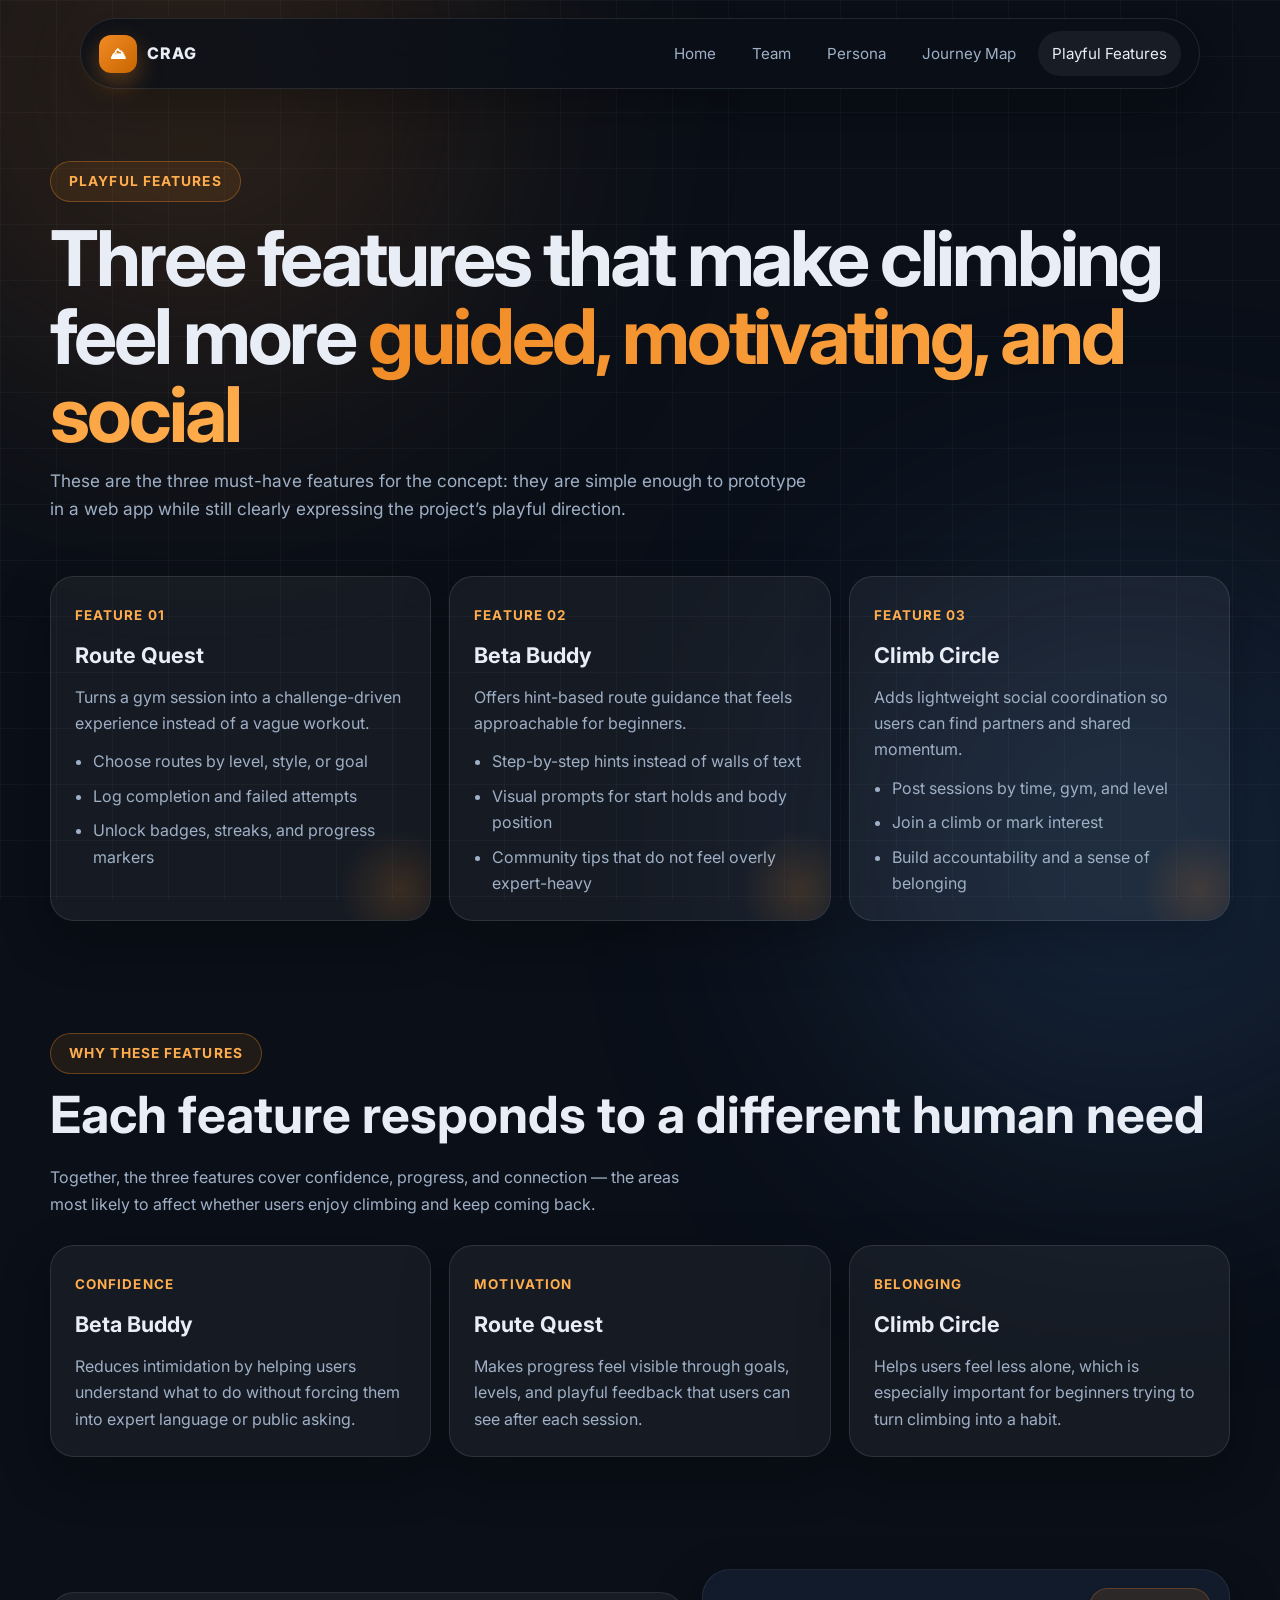
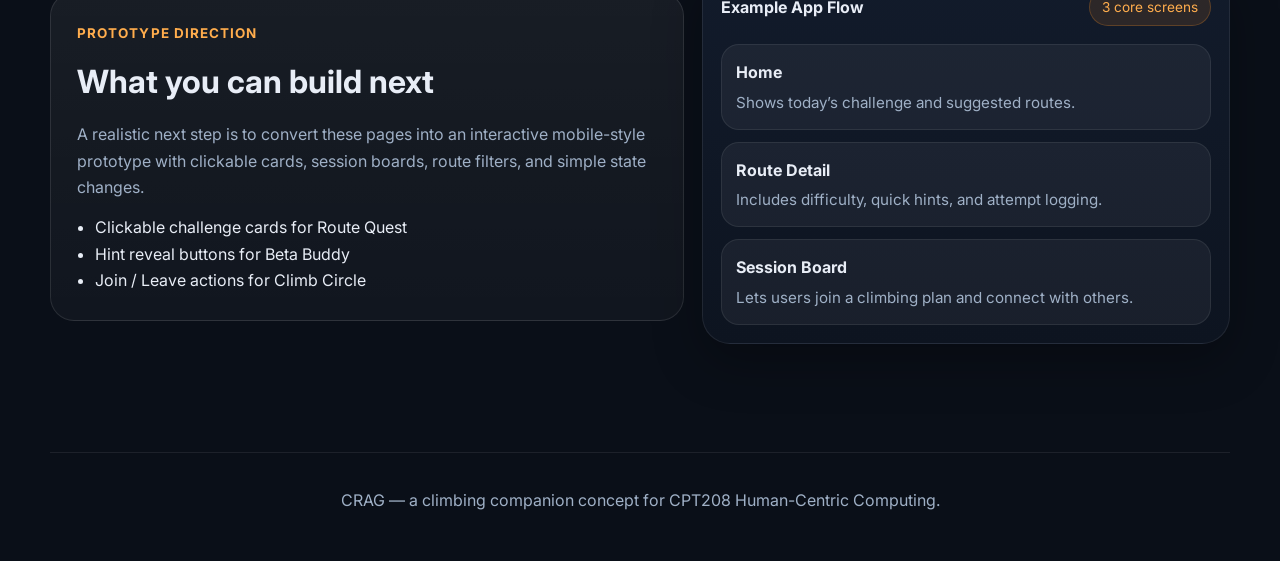
==== features.html @ 019c5bd9 "Add multi-page CRAG website" ====
<!DOCTYPE html>
<html lang="en">
<head>
  <meta charset="UTF-8">
  <meta name="viewport" content="width=device-width, initial-scale=1.0">
  <title>CRAG | Playful Features</title>
  <link rel="preconnect" href="https://fonts.googleapis.com">
  <link rel="preconnect" href="https://fonts.gstatic.com" crossorigin>
  <link href="https://fonts.googleapis.com/css2?family=Inter:wght@400;500;600;700;800;900&display=swap" rel="stylesheet">
  <link rel="stylesheet" href="./styles.css">
</head>
<body>
  <div class="background-grid"></div>
  <div class="glow orange"></div>
  <div class="glow blue"></div>
  <nav class="nav">
    <div class="nav-inner">
      <a class="brand" href="./index.html">
        <span class="brand-mark">⛰</span>
        <span>CRAG</span>
      </a>
      <div class="nav-links">
        <a class="" href="./index.html">Home</a>
        <a class="" href="./team.html">Team</a>
        <a class="" href="./persona.html">Persona</a>
        <a class="" href="./journey.html">Journey Map</a>
        <a class="active" href="./features.html">Playful Features</a>
      </div>
    </div>
  </nav>

  <main class="container">
    <section class="page-hero reveal">
      <span class="eyebrow">Playful Features</span>
      <h1>Three features that make climbing feel more <span class="accent">guided, motivating, and social</span></h1>
      <p>These are the three must-have features for the concept: they are simple enough to prototype in a web app while still clearly expressing the project’s playful direction.</p>
    </section>

    <section class="section">
      <div class="grid-3">
        <article class="card feature-card reveal">
          <span class="kicker">Feature 01</span>
          <h3>Route Quest</h3>
          <p>Turns a gym session into a challenge-driven experience instead of a vague workout.</p>
          <ul>
            <li>Choose routes by level, style, or goal</li>
            <li>Log completion and failed attempts</li>
            <li>Unlock badges, streaks, and progress markers</li>
          </ul>
        </article>

        <article class="card feature-card reveal">
          <span class="kicker">Feature 02</span>
          <h3>Beta Buddy</h3>
          <p>Offers hint-based route guidance that feels approachable for beginners.</p>
          <ul>
            <li>Step-by-step hints instead of walls of text</li>
            <li>Visual prompts for start holds and body position</li>
            <li>Community tips that do not feel overly expert-heavy</li>
          </ul>
        </article>

        <article class="card feature-card reveal">
          <span class="kicker">Feature 03</span>
          <h3>Climb Circle</h3>
          <p>Adds lightweight social coordination so users can find partners and shared momentum.</p>
          <ul>
            <li>Post sessions by time, gym, and level</li>
            <li>Join a climb or mark interest</li>
            <li>Build accountability and a sense of belonging</li>
          </ul>
        </article>
      </div>
    </section>

    <section class="section">
      <div class="section-head reveal">
        <div>
          <span class="eyebrow">Why these features</span>
          <h2>Each feature responds to a different human need</h2>
        </div>
        <p>Together, the three features cover confidence, progress, and connection — the areas most likely to affect whether users enjoy climbing and keep coming back.</p>
      </div>
      <div class="grid-3">
        <div class="card reveal"><span class="kicker">Confidence</span><h3>Beta Buddy</h3><p>Reduces intimidation by helping users understand what to do without forcing them into expert language or public asking.</p></div>
        <div class="card reveal"><span class="kicker">Motivation</span><h3>Route Quest</h3><p>Makes progress feel visible through goals, levels, and playful feedback that users can see after each session.</p></div>
        <div class="card reveal"><span class="kicker">Belonging</span><h3>Climb Circle</h3><p>Helps users feel less alone, which is especially important for beginners trying to turn climbing into a habit.</p></div>
      </div>
    </section>

    <section class="section">
      <div class="highlight-box">
        <div class="highlight-panel reveal">
          <span class="kicker">Prototype Direction</span>
          <h2 style="font-size:2rem; margin-bottom:12px;">What you can build next</h2>
          <p style="color:var(--muted); margin-bottom:14px;">A realistic next step is to convert these pages into an interactive mobile-style prototype with clickable cards, session boards, route filters, and simple state changes.</p>
          <ul>
            <li>Clickable challenge cards for Route Quest</li>
            <li>Hint reveal buttons for Beta Buddy</li>
            <li>Join / Leave actions for Climb Circle</li>
          </ul>
        </div>
        <div class="mock-shell reveal">
          <div class="mock-top">
            <strong>Example App Flow</strong>
            <span class="mock-chip">3 core screens</span>
          </div>
          <div class="mock-list">
            <div class="mock-item"><h4>Home</h4><p>Shows today’s challenge and suggested routes.</p></div>
            <div class="mock-item"><h4>Route Detail</h4><p>Includes difficulty, quick hints, and attempt logging.</p></div>
            <div class="mock-item"><h4>Session Board</h4><p>Lets users join a climbing plan and connect with others.</p></div>
          </div>
        </div>
      </div>
    </section>
  </main>

  <footer class="footer container">
    <p>CRAG — a climbing companion concept for CPT208 Human-Centric Computing.</p>
  </footer>
  <script src="./script.js"></script>
</body>
</html>
---- styles.css ----
:root {
  --bg: #0a0f18;
  --bg-soft: #101827;
  --panel: rgba(255,255,255,0.05);
  --panel-strong: rgba(255,255,255,0.08);
  --line: rgba(255,255,255,0.10);
  --text: #e8edf6;
  --muted: #9fb0c6;
  --orange: #f08a24;
  --orange-2: #ffad4d;
  --blue: #5aa3ff;
  --shadow: 0 18px 50px rgba(0,0,0,0.28);
  --radius: 24px;
  --radius-sm: 18px;
  --container: 1180px;
}

* { box-sizing: border-box; margin: 0; padding: 0; }
html { scroll-behavior: smooth; }
body {
  font-family: 'Inter', 'Segoe UI', Arial, sans-serif;
  background: var(--bg);
  color: var(--text);
  line-height: 1.65;
  overflow-x: hidden;
}
a { color: inherit; text-decoration: none; }
img { display: block; max-width: 100%; }
ul { padding-left: 18px; }

.background-grid {
  position: fixed;
  inset: 0;
  z-index: -3;
  background-image:
    linear-gradient(rgba(255,255,255,0.03) 1px, transparent 1px),
    linear-gradient(90deg, rgba(255,255,255,0.03) 1px, transparent 1px);
  background-size: 56px 56px;
}
.glow {
  position: fixed;
  width: 540px;
  height: 540px;
  border-radius: 50%;
  filter: blur(140px);
  opacity: 0.18;
  z-index: -2;
  pointer-events: none;
}
.glow.orange { top: -180px; left: -80px; background: var(--orange); }
.glow.blue { right: -120px; bottom: -220px; background: var(--blue); }

.container { width: min(var(--container), calc(100% - 32px)); margin: 0 auto; }

.nav {
  position: sticky;
  top: 16px;
  z-index: 30;
  width: min(1120px, calc(100% - 24px));
  margin: 18px auto 0;
  background: rgba(10,15,24,0.76);
  backdrop-filter: blur(18px);
  border: 1px solid var(--line);
  border-radius: 999px;
  box-shadow: var(--shadow);
}
.nav-inner {
  display: flex;
  align-items: center;
  justify-content: space-between;
  gap: 18px;
  padding: 12px 18px;
}
.brand {
  display: flex;
  align-items: center;
  gap: 10px;
  font-weight: 800;
  letter-spacing: 0.06em;
}
.brand-mark {
  width: 38px;
  height: 38px;
  border-radius: 12px;
  display: grid;
  place-items: center;
  background: linear-gradient(135deg, var(--orange), #c96600);
  color: white;
  box-shadow: 0 10px 24px rgba(240,138,36,0.35);
}
.nav-links {
  display: flex;
  align-items: center;
  gap: 8px;
  flex-wrap: wrap;
}
.nav-links a {
  color: var(--muted);
  padding: 10px 14px;
  border-radius: 999px;
  font-size: 0.95rem;
  transition: 0.25s ease;
}
.nav-links a:hover,
.nav-links a.active {
  background: rgba(255,255,255,0.06);
  color: var(--text);
}

.hero {
  min-height: 86vh;
  display: grid;
  place-items: center;
  text-align: center;
  padding: 56px 0 32px;
}
.hero-badge, .eyebrow {
  display: inline-flex;
  align-items: center;
  gap: 10px;
  border: 1px solid rgba(240,138,36,0.35);
  background: rgba(240,138,36,0.10);
  color: var(--orange-2);
  padding: 8px 18px;
  border-radius: 999px;
  font-size: 0.86rem;
  letter-spacing: 0.08em;
  text-transform: uppercase;
  font-weight: 700;
}
.hero-badge { margin-bottom: 24px; }
.dot {
  width: 8px;
  height: 8px;
  border-radius: 50%;
  background: var(--orange-2);
  box-shadow: 0 0 12px rgba(255,173,77,0.7);
}
.hero h1 {
  font-size: clamp(3rem, 9vw, 6.5rem);
  line-height: 0.98;
  font-weight: 900;
  letter-spacing: -0.04em;
  margin-bottom: 18px;
}
.accent {
  background: linear-gradient(135deg, var(--orange), var(--orange-2));
  -webkit-background-clip: text;
  background-clip: text;
  color: transparent;
}
.hero p, .page-hero p {
  max-width: 760px;
  color: var(--muted);
  font-size: 1.08rem;
}
.hero p { margin: 0 auto 30px; }
.hero-actions {
  display: flex;
  justify-content: center;
  gap: 14px;
  flex-wrap: wrap;
}
.btn {
  display: inline-flex;
  align-items: center;
  justify-content: center;
  gap: 10px;
  padding: 14px 22px;
  border-radius: 999px;
  font-weight: 700;
  transition: 0.25s ease;
  border: 1px solid transparent;
}
.btn-primary {
  background: linear-gradient(135deg, var(--orange), #cc6800);
  color: white;
  box-shadow: 0 12px 28px rgba(240,138,36,0.30);
}
.btn-primary:hover { transform: translateY(-2px); }
.btn-secondary {
  background: rgba(255,255,255,0.04);
  border-color: var(--line);
  color: var(--text);
}
.btn-secondary:hover { border-color: rgba(240,138,36,0.35); color: var(--orange-2); }

.page-hero { padding: 72px 0 24px; }
.page-hero h1 {
  margin: 18px 0 12px;
  font-size: clamp(2.6rem, 7vw, 4.8rem);
  line-height: 1.02;
  letter-spacing: -0.04em;
}
.page-hero p { max-width: 760px; }

.section { padding: 28px 0 84px; }
.section-head {
  margin-bottom: 28px;
  display: flex;
  align-items: end;
  justify-content: space-between;
  gap: 24px;
  flex-wrap: wrap;
}
.section-head h2 {
  font-size: clamp(2rem, 5vw, 3.2rem);
  line-height: 1.02;
  margin-top: 14px;
}
.section-head p { max-width: 640px; color: var(--muted); }

.grid-3 { display: grid; grid-template-columns: repeat(3, 1fr); gap: 18px; }
.grid-2 { display: grid; grid-template-columns: repeat(2, 1fr); gap: 18px; }
.card {
  background: var(--panel);
  border: 1px solid var(--line);
  border-radius: var(--radius);
  padding: 24px;
  box-shadow: var(--shadow);
}
.card h3 { margin-bottom: 10px; font-size: 1.35rem; }
.card p, .card li { color: var(--muted); }
.card strong { color: var(--text); }
.kicker {
  display: inline-block;
  margin-bottom: 12px;
  color: var(--orange-2);
  font-weight: 700;
  font-size: 0.84rem;
  letter-spacing: 0.08em;
  text-transform: uppercase;
}

.stat-grid {
  display: grid;
  grid-template-columns: repeat(4, 1fr);
  gap: 18px;
  margin-top: 36px;
}
.stat {
  padding: 22px;
  border-radius: var(--radius-sm);
  border: 1px solid var(--line);
  background: rgba(255,255,255,0.04);
  text-align: center;
}
.stat-number {
  font-size: 2.6rem;
  font-weight: 900;
  line-height: 1;
  color: var(--orange-2);
  margin-bottom: 8px;
}
.stat-label { color: var(--muted); text-transform: uppercase; letter-spacing: 0.08em; font-size: 0.86rem; }

.feature-card { position: relative; overflow: hidden; }
.feature-card::after {
  content: '';
  position: absolute;
  inset: auto -30px -30px auto;
  width: 120px;
  height: 120px;
  border-radius: 50%;
  background: radial-gradient(circle, rgba(240,138,36,0.16), transparent 70%);
}
.feature-card ul { margin-top: 12px; }
.feature-card li + li { margin-top: 8px; }

.highlight-box {
  display: grid;
  grid-template-columns: 1.2fr 1fr;
  gap: 18px;
  align-items: center;
}
.highlight-panel {
  background: linear-gradient(180deg, rgba(255,255,255,0.06), rgba(255,255,255,0.03));
  border: 1px solid var(--line);
  border-radius: var(--radius);
  padding: 26px;
}
.mock-shell {
  background: linear-gradient(180deg, #121b2b, #0d1420);
  border: 1px solid rgba(255,255,255,0.08);
  border-radius: 28px;
  padding: 18px;
  box-shadow: var(--shadow);
}
.mock-top {
  display: flex; justify-content: space-between; align-items: center; margin-bottom: 18px;
}
.mock-chip {
  padding: 7px 12px; border-radius: 999px; font-size: 0.85rem;
  background: rgba(240,138,36,0.12); color: var(--orange-2); border: 1px solid rgba(240,138,36,0.25);
}
.mock-list { display: grid; gap: 12px; }
.mock-item {
  padding: 14px; border-radius: 18px; background: rgba(255,255,255,0.05); border: 1px solid rgba(255,255,255,0.08);
}
.mock-item h4 { margin-bottom: 4px; }
.mock-item p { color: var(--muted); font-size: 0.95rem; }

.team-grid { display: grid; grid-template-columns: repeat(4, 1fr); gap: 18px; }
.member-card {
  background: var(--panel);
  border: 1px solid var(--line);
  border-radius: 26px;
  overflow: hidden;
  box-shadow: var(--shadow);
}
.member-photo {
  aspect-ratio: 1 / 1;
  background: #101827;
  overflow: hidden;
}
.member-photo img { width: 100%; height: 100%; object-fit: cover; }
.member-body { padding: 18px; }
.member-meta { color: var(--orange-2); font-size: 0.88rem; font-weight: 700; margin: 6px 0 10px; }
.member-role { color: var(--muted); margin-bottom: 14px; }
.member-tags { display: flex; flex-wrap: wrap; gap: 8px; }
.tag-pill {
  padding: 6px 10px; border-radius: 999px; background: rgba(255,255,255,0.05); border: 1px solid rgba(255,255,255,0.08); color: var(--muted); font-size: 0.84rem;
}

.persona-wrap {
  display: grid;
  grid-template-columns: 360px 1fr;
  gap: 18px;
  margin-bottom: 28px;
}
.persona-side, .persona-main {
  background: var(--panel);
  border: 1px solid var(--line);
  border-radius: 26px;
  box-shadow: var(--shadow);
}
.persona-side { overflow: hidden; }
.persona-side img { width: 100%; height: 100%; min-height: 420px; object-fit: cover; }
.persona-main { padding: 26px; }
.persona-main h2 { font-size: 2rem; margin-bottom: 6px; }
.persona-type { color: var(--orange-2); font-weight: 700; margin-bottom: 16px; }
.persona-grid { display: grid; grid-template-columns: repeat(2, 1fr); gap: 16px; }
.persona-box {
  background: rgba(255,255,255,0.04);
  border: 1px solid rgba(255,255,255,0.08);
  border-radius: 18px;
  padding: 18px;
}
.persona-box h3 { font-size: 1rem; margin-bottom: 10px; color: var(--orange-2); }
.persona-box li + li { margin-top: 8px; }
.persona-box.full { grid-column: 1 / -1; }

.journey-table {
  width: 100%;
  border-collapse: collapse;
  overflow: hidden;
  border-radius: 24px;
  background: rgba(255,255,255,0.04);
  border: 1px solid var(--line);
  box-shadow: var(--shadow);
}
.journey-table th,
.journey-table td {
  padding: 18px 16px;
  text-align: left;
  vertical-align: top;
  border-bottom: 1px solid rgba(255,255,255,0.08);
}
.journey-table th {
  background: rgba(255,255,255,0.05);
  font-size: 0.92rem;
  letter-spacing: 0.04em;
  text-transform: uppercase;
  color: var(--orange-2);
}
.journey-table td { color: var(--muted); }
.journey-table td strong { color: var(--text); }

.stage-card {
  border-left: 3px solid var(--orange);
  padding-left: 14px;
}
.quote-card {
  padding: 24px;
  border-radius: 24px;
  background: linear-gradient(135deg, rgba(240,138,36,0.12), rgba(90,163,255,0.08));
  border: 1px solid rgba(255,255,255,0.10);
}
.quote-card blockquote {
  font-size: 1.2rem;
  font-weight: 600;
  line-height: 1.6;
}
.quote-card cite {
  display: block;
  margin-top: 12px;
  color: var(--muted);
  font-style: normal;
}

.footer {
  padding: 34px 0 48px;
  color: var(--muted);
  text-align: center;
  border-top: 1px solid rgba(255,255,255,0.08);
  margin-top: 24px;
}

.reveal {
  opacity: 0;
  transform: translateY(28px);
  transition: opacity 0.7s ease, transform 0.7s ease;
}
.reveal.visible { opacity: 1; transform: translateY(0); }

@media (max-width: 1024px) {
  .grid-3, .team-grid, .stat-grid { grid-template-columns: repeat(2, 1fr); }
  .persona-wrap, .highlight-box, .grid-2, .persona-grid { grid-template-columns: 1fr; }
  .persona-side img { min-height: 320px; }
}

@media (max-width: 720px) {
  .nav { border-radius: 28px; }
  .nav-inner { align-items: flex-start; flex-direction: column; }
  .nav-links { width: 100%; }
  .nav-links a { padding: 8px 10px; }
  .hero { min-height: auto; padding-top: 52px; }
  .grid-3, .team-grid, .stat-grid { grid-template-columns: 1fr; }
  .journey-table, .journey-table thead, .journey-table tbody, .journey-table tr, .journey-table th, .journey-table td {
    display: block;
    width: 100%;
  }
  .journey-table thead { display: none; }
  .journey-table tr { border-bottom: 1px solid rgba(255,255,255,0.08); }
  .journey-table td { padding: 12px 16px; }
  .journey-table td::before {
    content: attr(data-label);
    display: block;
    color: var(--orange-2);
    font-size: 0.82rem;
    font-weight: 700;
    letter-spacing: 0.04em;
    text-transform: uppercase;
    margin-bottom: 4px;
  }
}
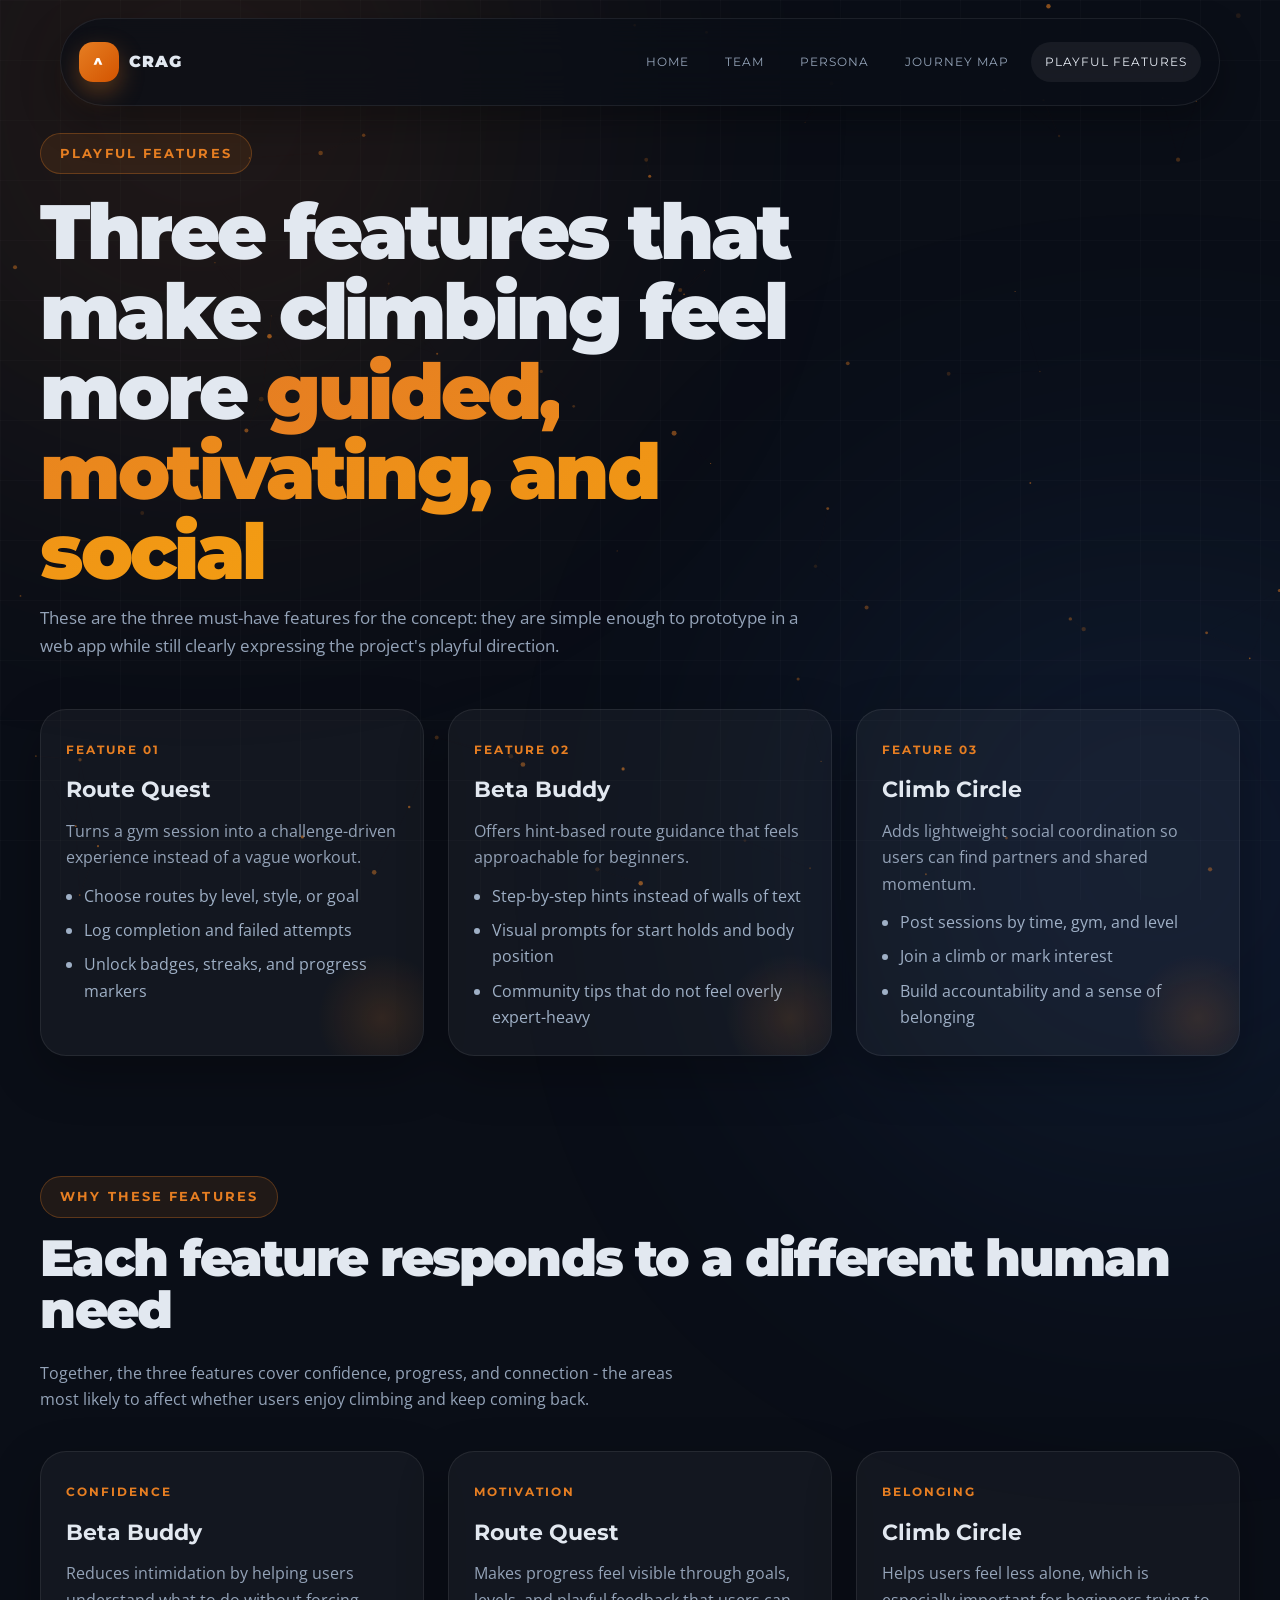
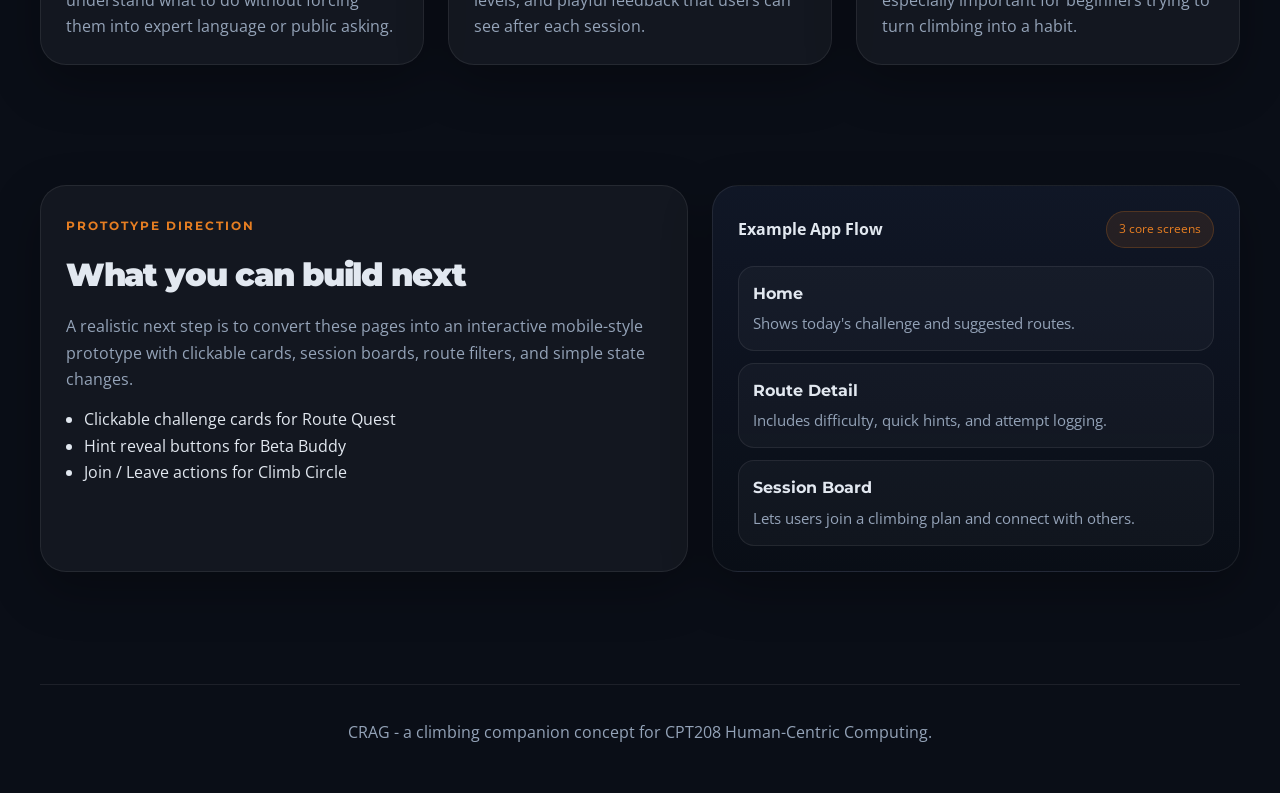
==== commit eec76e46: "Refine CRAG site content and layout" ====
--- a/features.html
+++ b/features.html
@@ -1,4 +1,4 @@
-<!DOCTYPE html>
+﻿<!DOCTYPE html>
 <html lang="en">
 <head>
   <meta charset="UTF-8">
@@ -6,7 +6,7 @@
   <title>CRAG | Playful Features</title>
   <link rel="preconnect" href="https://fonts.googleapis.com">
   <link rel="preconnect" href="https://fonts.gstatic.com" crossorigin>
-  <link href="https://fonts.googleapis.com/css2?family=Inter:wght@400;500;600;700;800;900&display=swap" rel="stylesheet">
+  <link href="https://fonts.googleapis.com/css2?family=Montserrat:wght@600;700;900&family=Open+Sans:wght@400;600;700&display=swap" rel="stylesheet">
   <link rel="stylesheet" href="./styles.css">
 </head>
 <body>
@@ -16,14 +16,14 @@
   <nav class="nav">
     <div class="nav-inner">
       <a class="brand" href="./index.html">
-        <span class="brand-mark">⛰</span>
+        <span class="brand-mark">^</span>
         <span>CRAG</span>
       </a>
       <div class="nav-links">
-        <a class="" href="./index.html">Home</a>
-        <a class="" href="./team.html">Team</a>
-        <a class="" href="./persona.html">Persona</a>
-        <a class="" href="./journey.html">Journey Map</a>
+        <a href="./index.html">Home</a>
+        <a href="./team.html">Team</a>
+        <a href="./persona.html">Persona</a>
+        <a href="./journey.html">Journey Map</a>
         <a class="active" href="./features.html">Playful Features</a>
       </div>
     </div>
@@ -33,7 +33,7 @@
     <section class="page-hero reveal">
       <span class="eyebrow">Playful Features</span>
       <h1>Three features that make climbing feel more <span class="accent">guided, motivating, and social</span></h1>
-      <p>These are the three must-have features for the concept: they are simple enough to prototype in a web app while still clearly expressing the project’s playful direction.</p>
+      <p>These are the three must-have features for the concept: they are simple enough to prototype in a web app while still clearly expressing the project's playful direction.</p>
     </section>
 
     <section class="section">
@@ -79,7 +79,7 @@
           <span class="eyebrow">Why these features</span>
           <h2>Each feature responds to a different human need</h2>
         </div>
-        <p>Together, the three features cover confidence, progress, and connection — the areas most likely to affect whether users enjoy climbing and keep coming back.</p>
+        <p>Together, the three features cover confidence, progress, and connection - the areas most likely to affect whether users enjoy climbing and keep coming back.</p>
       </div>
       <div class="grid-3">
         <div class="card reveal"><span class="kicker">Confidence</span><h3>Beta Buddy</h3><p>Reduces intimidation by helping users understand what to do without forcing them into expert language or public asking.</p></div>
@@ -92,8 +92,8 @@
       <div class="highlight-box">
         <div class="highlight-panel reveal">
           <span class="kicker">Prototype Direction</span>
-          <h2 style="font-size:2rem; margin-bottom:12px;">What you can build next</h2>
-          <p style="color:var(--muted); margin-bottom:14px;">A realistic next step is to convert these pages into an interactive mobile-style prototype with clickable cards, session boards, route filters, and simple state changes.</p>
+          <h2 style="font-size: 2rem; margin-bottom: 12px;">What you can build next</h2>
+          <p style="color: var(--text-muted); margin-bottom: 14px;">A realistic next step is to convert these pages into an interactive mobile-style prototype with clickable cards, session boards, route filters, and simple state changes.</p>
           <ul>
             <li>Clickable challenge cards for Route Quest</li>
             <li>Hint reveal buttons for Beta Buddy</li>
@@ -106,7 +106,7 @@
             <span class="mock-chip">3 core screens</span>
           </div>
           <div class="mock-list">
-            <div class="mock-item"><h4>Home</h4><p>Shows today’s challenge and suggested routes.</p></div>
+            <div class="mock-item"><h4>Home</h4><p>Shows today's challenge and suggested routes.</p></div>
             <div class="mock-item"><h4>Route Detail</h4><p>Includes difficulty, quick hints, and attempt logging.</p></div>
             <div class="mock-item"><h4>Session Board</h4><p>Lets users join a climbing plan and connect with others.</p></div>
           </div>
@@ -116,7 +116,7 @@
   </main>
 
   <footer class="footer container">
-    <p>CRAG — a climbing companion concept for CPT208 Human-Centric Computing.</p>
+    <p>CRAG - a climbing companion concept for CPT208 Human-Centric Computing.</p>
   </footer>
   <script src="./script.js"></script>
 </body>
--- a/styles.css
+++ b/styles.css
@@ -445,3 +445,675 @@
     margin-bottom: 4px;
   }
 }
+
+/* Restored motion system and visual language */
+:root {
+  --dark: #0a0e17;
+  --dark2: #111827;
+  --orange: #e67e22;
+  --orange-bright: #f39c12;
+  --orange-glow: rgba(230, 126, 34, 0.6);
+  --blue: #3b82f6;
+  --card-bg: rgba(255, 255, 255, 0.04);
+  --card-border: rgba(255, 255, 255, 0.08);
+  --text-light: #e2e8f0;
+  --text-muted: #94a3b8;
+  --shadow-soft: 0 18px 50px rgba(0, 0, 0, 0.28);
+  --shadow-strong: 0 28px 70px rgba(0, 0, 0, 0.38);
+  --container: 1200px;
+  --nav-height: 86px;
+  --radius-lg: 26px;
+  --radius-sm: 16px;
+}
+
+body {
+  isolation: isolate;
+  padding-top: calc(var(--nav-height) + 28px);
+  font-family: 'Open Sans', Arial, sans-serif;
+  background-color: var(--dark);
+  color: var(--text-light);
+}
+
+h1,
+h2,
+h3,
+h4,
+.brand,
+.nav-links a,
+.btn,
+.hero-badge,
+.eyebrow,
+.kicker,
+.stat-number,
+.stat-label,
+.member-meta,
+.persona-type {
+  font-family: 'Montserrat', Arial, sans-serif;
+}
+
+main,
+.nav,
+.footer {
+  position: relative;
+  z-index: 1;
+}
+
+.container {
+  width: min(var(--container), calc(100% - 40px));
+}
+
+.background-grid {
+  z-index: -3;
+  background-image:
+    linear-gradient(rgba(255, 255, 255, 0.02) 1px, transparent 1px),
+    linear-gradient(90deg, rgba(255, 255, 255, 0.02) 1px, transparent 1px);
+  background-size: 60px 60px;
+}
+
+.glow {
+  width: 600px;
+  height: 600px;
+  filter: blur(180px);
+  opacity: 0.15;
+  z-index: -2;
+}
+
+.glow.orange {
+  top: -200px;
+  left: -100px;
+  background: var(--orange);
+  animation: floatGlow 12s ease-in-out infinite alternate;
+}
+
+.glow.blue {
+  right: -180px;
+  bottom: -260px;
+  background: var(--blue);
+  animation: floatGlow 15s ease-in-out infinite alternate-reverse;
+}
+
+#particles {
+  position: fixed;
+  inset: 0;
+  z-index: -1;
+  pointer-events: none;
+}
+
+.nav {
+  position: fixed;
+  top: 18px;
+  left: 50%;
+  transform: translateX(-50%);
+  width: min(1160px, calc(100% - 28px));
+  margin: 0;
+  background: rgba(10, 14, 23, 0.72);
+  backdrop-filter: blur(20px);
+  -webkit-backdrop-filter: blur(20px);
+  border: 1px solid rgba(255, 255, 255, 0.08);
+  box-shadow: 0 16px 42px rgba(0, 0, 0, 0.3);
+}
+
+.nav-inner {
+  min-height: var(--nav-height);
+  padding: 0.8rem 1.1rem;
+}
+
+.brand {
+  font-weight: 900;
+  letter-spacing: 0.08em;
+  text-transform: uppercase;
+}
+
+.brand-mark {
+  width: 40px;
+  height: 40px;
+  border-radius: 14px;
+  background: linear-gradient(135deg, var(--orange), #d35400);
+  box-shadow: 0 10px 24px rgba(230, 126, 34, 0.35);
+}
+
+.nav-links a {
+  color: var(--text-muted);
+  font-size: 0.78rem;
+  letter-spacing: 0.08em;
+  text-transform: uppercase;
+}
+
+.hero {
+  position: relative;
+  min-height: calc(100vh - var(--nav-height) - 28px);
+  padding: 2rem 0 4rem;
+}
+
+.hero .reveal {
+  max-width: 900px;
+}
+
+.hero-badge,
+.eyebrow {
+  gap: 0.55rem;
+  padding: 0.55rem 1.2rem;
+  border: 1px solid rgba(230, 126, 34, 0.3);
+  background: rgba(230, 126, 34, 0.1);
+  color: var(--orange);
+  font-size: 0.82rem;
+  font-weight: 700;
+  letter-spacing: 0.16em;
+  text-transform: uppercase;
+}
+
+.hero-badge {
+  margin-bottom: 1.8rem;
+}
+
+.dot {
+  box-shadow: 0 0 16px var(--orange-glow);
+  animation: pulse 2s ease-in-out infinite;
+}
+
+.hero h1,
+.page-hero h1,
+.section-head h2,
+.highlight-panel h2 {
+  font-weight: 900;
+  letter-spacing: -0.04em;
+}
+
+.hero h1 {
+  line-height: 1.04;
+  background: linear-gradient(135deg, #fff 0%, var(--text-muted) 100%);
+  -webkit-background-clip: text;
+  background-clip: text;
+  color: transparent;
+}
+
+.accent {
+  background: linear-gradient(135deg, var(--orange), var(--orange-bright));
+  -webkit-background-clip: text;
+  background-clip: text;
+  color: transparent;
+}
+
+.hero p,
+.page-hero p,
+.section-head p,
+.card p,
+.mock-item p,
+.member-role,
+.persona-box p,
+.quote-card cite,
+.journey-table td,
+.footer {
+  color: var(--text-muted);
+}
+
+.hero p {
+  max-width: 680px;
+  margin: 0 auto 2.2rem;
+}
+
+.hero-actions {
+  gap: 1rem;
+}
+
+.btn {
+  min-height: 52px;
+  border-width: 2px;
+  font-size: 0.86rem;
+  letter-spacing: 0.08em;
+  text-transform: uppercase;
+}
+
+.btn-primary {
+  background: linear-gradient(135deg, var(--orange), #d35400);
+  box-shadow: 0 10px 28px rgba(230, 126, 34, 0.35);
+}
+
+.btn-primary:hover {
+  transform: translateY(-3px);
+  box-shadow: 0 16px 36px rgba(230, 126, 34, 0.48);
+}
+
+.btn-secondary {
+  background: transparent;
+  border-color: rgba(255, 255, 255, 0.16);
+}
+
+.btn-secondary:hover {
+  transform: translateY(-3px);
+  color: var(--orange);
+  border-color: rgba(230, 126, 34, 0.4);
+}
+
+.scroll-indicator {
+  position: absolute;
+  left: 50%;
+  bottom: 24px;
+  display: inline-flex;
+  flex-direction: column;
+  align-items: center;
+  gap: 0.5rem;
+  padding: 0;
+  border: 0;
+  background: transparent;
+  color: var(--text-muted);
+  cursor: pointer;
+  transform: translateX(-50%);
+  font-family: 'Montserrat', Arial, sans-serif;
+  font-size: 0.72rem;
+  font-weight: 700;
+  letter-spacing: 0.22em;
+  text-transform: uppercase;
+  animation: fadeSlideUp 0.8s ease-out 1s both;
+}
+
+.scroll-indicator .mouse {
+  position: relative;
+  width: 24px;
+  height: 38px;
+  border: 2px solid rgba(255, 255, 255, 0.22);
+  border-radius: 999px;
+}
+
+.scroll-indicator .mouse::after {
+  content: '';
+  position: absolute;
+  top: 6px;
+  left: 50%;
+  width: 4px;
+  height: 8px;
+  border-radius: 999px;
+  background: var(--orange);
+  transform: translateX(-50%);
+  animation: scrollDot 2s ease-in-out infinite;
+}
+
+.page-hero {
+  max-width: 820px;
+  padding: 1.2rem 0 1rem;
+}
+
+.page-hero h1 {
+  line-height: 1.04;
+}
+
+.section {
+  padding: 2rem 0 5.5rem;
+}
+
+.section-head {
+  margin-bottom: 2.4rem;
+}
+
+.grid-2,
+.grid-3,
+.team-grid,
+.stat-grid,
+.persona-grid,
+.highlight-box {
+  gap: 1.5rem;
+}
+
+.stat-grid {
+  margin-top: 2rem;
+}
+
+.highlight-box {
+  grid-template-columns: 1.18fr 0.96fr;
+  align-items: stretch;
+}
+
+.card,
+.member-card,
+.persona-wrap,
+.stat,
+.highlight-panel,
+.mock-shell,
+.quote-card,
+.journey-table {
+  background: var(--card-bg);
+  border: 1px solid var(--card-border);
+  box-shadow: var(--shadow-soft);
+}
+
+.card,
+.stat,
+.highlight-panel,
+.mock-shell,
+.quote-card {
+  border-radius: var(--radius-lg);
+}
+
+.card,
+.highlight-panel,
+.mock-shell,
+.quote-card,
+.member-body,
+.persona-main {
+  padding: 1.55rem;
+}
+
+.card,
+.stat,
+.member-card,
+.persona-wrap,
+.persona-box,
+.mock-item {
+  transition:
+    transform 0.4s cubic-bezier(0.4, 0, 0.2, 1),
+    border-color 0.4s ease,
+    box-shadow 0.4s ease,
+    background-color 0.4s ease;
+}
+
+.card:hover,
+.stat:hover,
+.member-card:hover,
+.persona-wrap:hover,
+.persona-box:hover,
+.mock-item:hover {
+  transform: translateY(-10px);
+  border-color: rgba(230, 126, 34, 0.3);
+  box-shadow:
+    var(--shadow-strong),
+    0 0 40px rgba(230, 126, 34, 0.08);
+}
+
+.kicker {
+  color: var(--orange);
+  font-size: 0.78rem;
+  letter-spacing: 0.16em;
+  text-transform: uppercase;
+}
+
+.feature-card,
+.member-card,
+.persona-wrap,
+.card {
+  position: relative;
+  overflow: hidden;
+}
+
+.feature-card::before,
+.member-card::before,
+.persona-wrap::before,
+.card::before {
+  content: '';
+  position: absolute;
+  inset: 0;
+  background: linear-gradient(135deg, rgba(230, 126, 34, 0.08), transparent 55%);
+  opacity: 0;
+  transition: opacity 0.35s ease;
+  pointer-events: none;
+}
+
+.feature-card:hover::before,
+.member-card:hover::before,
+.persona-wrap:hover::before,
+.card:hover::before {
+  opacity: 1;
+}
+
+.feature-card::after {
+  content: '';
+  position: absolute;
+  right: -24px;
+  bottom: -28px;
+  width: 130px;
+  height: 130px;
+  border-radius: 50%;
+  background: radial-gradient(circle, rgba(230, 126, 34, 0.14), transparent 70%);
+  pointer-events: none;
+}
+
+.stat {
+  text-align: center;
+}
+
+.stat-number {
+  background: linear-gradient(135deg, var(--orange), var(--orange-bright));
+  -webkit-background-clip: text;
+  background-clip: text;
+  color: transparent;
+}
+
+.stat-label {
+  color: var(--text-muted);
+}
+
+.mock-shell {
+  background: linear-gradient(180deg, rgba(17, 24, 39, 0.95), rgba(10, 14, 23, 0.92));
+}
+
+.mock-chip,
+.tag-pill {
+  border-radius: 999px;
+  border: 1px solid rgba(230, 126, 34, 0.22);
+  background: rgba(230, 126, 34, 0.1);
+  color: var(--orange);
+  font-size: 0.78rem;
+}
+
+.mock-item,
+.persona-box {
+  background: rgba(255, 255, 255, 0.03);
+  border: 1px solid rgba(255, 255, 255, 0.08);
+  border-radius: var(--radius-sm);
+}
+
+.member-photo {
+  background: var(--dark2);
+}
+
+.member-photo img,
+.persona-side img {
+  transition: transform 0.6s ease;
+}
+
+.member-card:hover .member-photo img,
+.persona-wrap:hover .persona-side img {
+  transform: scale(1.05);
+}
+
+.member-meta,
+.persona-type,
+.persona-box h3 {
+  color: var(--orange);
+}
+
+.tag-pill {
+  border-color: rgba(255, 255, 255, 0.1);
+  background: rgba(255, 255, 255, 0.05);
+  color: var(--text-muted);
+}
+
+.persona-wrap {
+  grid-template-columns: 400px minmax(0, 1fr);
+  border-radius: 24px;
+}
+
+.persona-side {
+  position: relative;
+  background: var(--dark2);
+}
+
+.persona-side::after {
+  content: '';
+  position: absolute;
+  right: 0;
+  bottom: 0;
+  left: 0;
+  height: 120px;
+  background: linear-gradient(to top, rgba(10, 14, 23, 0.9), transparent);
+  pointer-events: none;
+}
+
+.journey-table th {
+  color: var(--orange);
+}
+
+.stage-card {
+  border-left: 3px solid var(--orange);
+}
+
+.quote-card {
+  background: linear-gradient(135deg, rgba(230, 126, 34, 0.14), rgba(59, 130, 246, 0.08));
+}
+
+.footer {
+  border-top: 1px solid rgba(255, 255, 255, 0.08);
+}
+
+.reveal {
+  opacity: 0;
+  transform: translateY(50px);
+  transition:
+    opacity 0.8s cubic-bezier(0.4, 0, 0.2, 1),
+    transform 0.8s cubic-bezier(0.4, 0, 0.2, 1);
+  transition-delay: var(--reveal-delay, 0ms);
+}
+
+.reveal.visible {
+  opacity: 1;
+  transform: translateY(0);
+}
+
+.hero .hero-badge,
+.hero h1,
+.hero p,
+.hero .hero-actions {
+  opacity: 0;
+  animation: fadeSlideUp 0.8s ease-out forwards;
+}
+
+.hero .hero-badge {
+  animation-delay: 0.1s;
+}
+
+.hero h1 {
+  animation-delay: 0.3s;
+}
+
+.hero p {
+  animation-delay: 0.5s;
+}
+
+.hero .hero-actions {
+  animation-delay: 0.7s;
+}
+
+@keyframes pulse {
+  0%,
+  100% {
+    opacity: 1;
+    transform: scale(1);
+  }
+
+  50% {
+    opacity: 0.45;
+    transform: scale(0.8);
+  }
+}
+
+@keyframes scrollDot {
+  0% {
+    opacity: 1;
+    top: 6px;
+  }
+
+  100% {
+    opacity: 0;
+    top: 22px;
+  }
+}
+
+@keyframes fadeSlideUp {
+  from {
+    opacity: 0;
+    transform: translateY(40px);
+  }
+
+  to {
+    opacity: 1;
+    transform: translateY(0);
+  }
+}
+
+@keyframes floatGlow {
+  0% {
+    transform: translate(0, 0) scale(1);
+  }
+
+  100% {
+    transform: translate(80px, 60px) scale(1.2);
+  }
+}
+
+@media (max-width: 1024px) {
+  .highlight-box,
+  .persona-wrap,
+  .grid-2,
+  .persona-grid {
+    grid-template-columns: 1fr;
+  }
+}
+
+@media (max-width: 768px) {
+  body {
+    padding-top: calc(var(--nav-height) + 18px);
+  }
+
+  .nav {
+    top: 10px;
+    width: calc(100% - 16px);
+  }
+
+  .nav-inner {
+    align-items: flex-start;
+    flex-direction: column;
+    min-height: auto;
+    padding: 0.95rem 1rem;
+  }
+
+  .nav-links {
+    width: 100%;
+    justify-content: flex-start;
+  }
+
+  .hero {
+    min-height: calc(100vh - 120px);
+    padding-top: 1rem;
+  }
+
+  .hero-actions {
+    flex-direction: column;
+    align-items: center;
+  }
+
+  .hero-actions .btn {
+    width: min(280px, 100%);
+  }
+
+  .team-grid {
+    max-width: 400px;
+    margin: 0 auto;
+  }
+
+  .stat-grid {
+    grid-template-columns: repeat(2, minmax(0, 1fr));
+  }
+
+  .scroll-indicator {
+    bottom: 12px;
+  }
+}
+
+@media (max-width: 560px) {
+  .container {
+    width: calc(100% - 24px);
+  }
+
+  .stat-grid {
+    grid-template-columns: 1fr;
+  }
+}
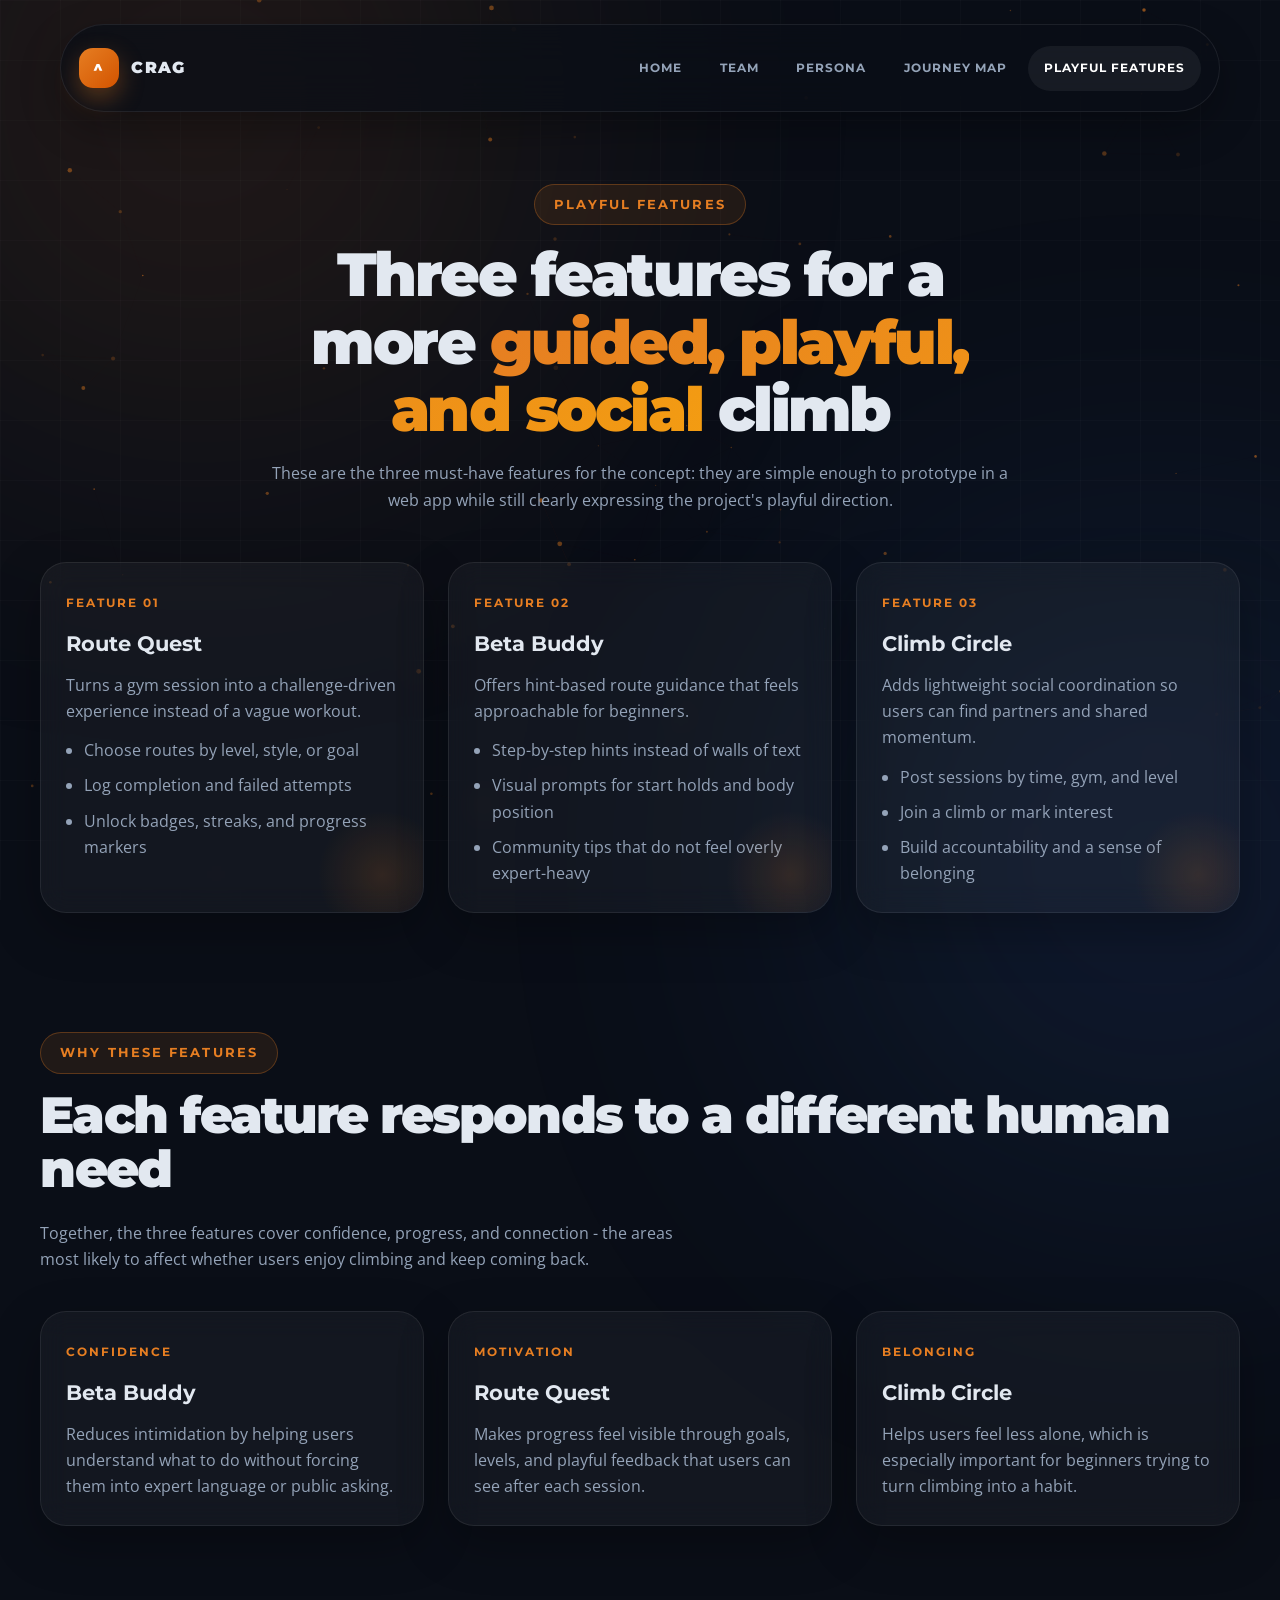
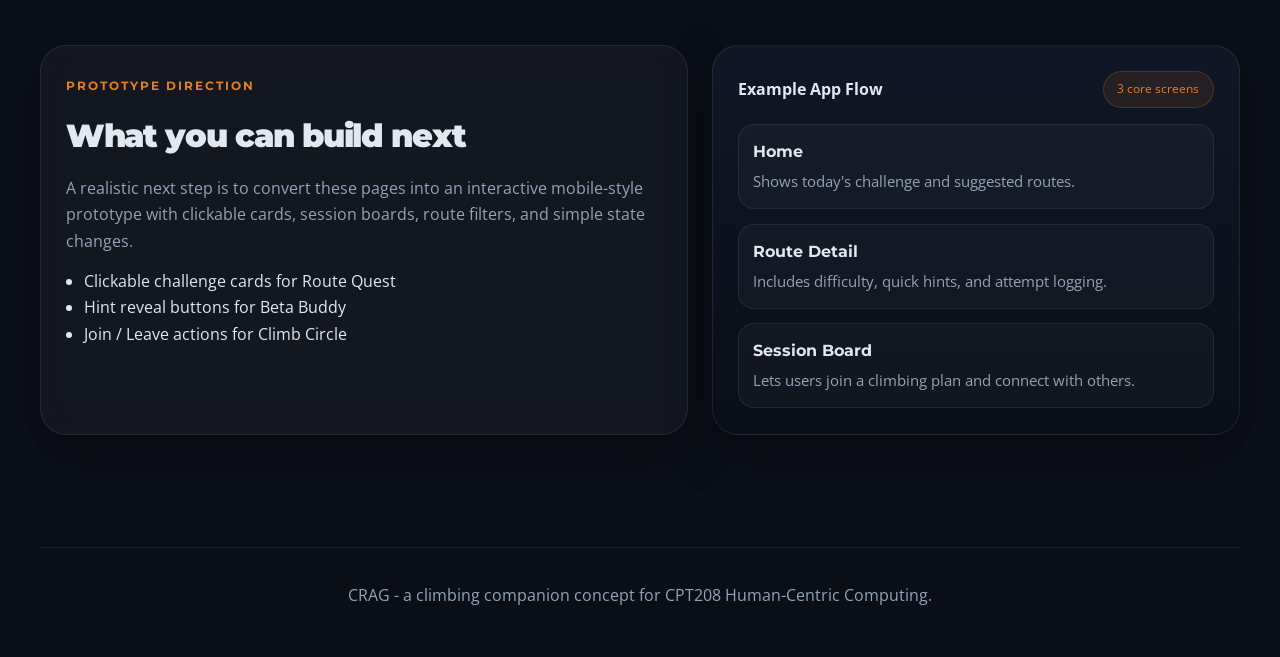
==== commit 0d3c7f75: "Tidy styles without changing site visuals" ====
--- a/features.html
+++ b/features.html
@@ -30,9 +30,9 @@
   </nav>
 
   <main class="container">
-    <section class="page-hero reveal">
+    <section class="page-hero page-hero-compact reveal">
       <span class="eyebrow">Playful Features</span>
-      <h1>Three features that make climbing feel more <span class="accent">guided, motivating, and social</span></h1>
+      <h1>Three features for a more <span class="accent">guided, playful, and social</span> climb</h1>
       <p>These are the three must-have features for the concept: they are simple enough to prototype in a web app while still clearly expressing the project's playful direction.</p>
     </section>
 
--- a/styles.css
+++ b/styles.css
@@ -1,453 +1,4 @@
-
-:root {
-  --bg: #0a0f18;
-  --bg-soft: #101827;
-  --panel: rgba(255,255,255,0.05);
-  --panel-strong: rgba(255,255,255,0.08);
-  --line: rgba(255,255,255,0.10);
-  --text: #e8edf6;
-  --muted: #9fb0c6;
-  --orange: #f08a24;
-  --orange-2: #ffad4d;
-  --blue: #5aa3ff;
-  --shadow: 0 18px 50px rgba(0,0,0,0.28);
-  --radius: 24px;
-  --radius-sm: 18px;
-  --container: 1180px;
-}
-
-* { box-sizing: border-box; margin: 0; padding: 0; }
-html { scroll-behavior: smooth; }
-body {
-  font-family: 'Inter', 'Segoe UI', Arial, sans-serif;
-  background: var(--bg);
-  color: var(--text);
-  line-height: 1.65;
-  overflow-x: hidden;
-}
-a { color: inherit; text-decoration: none; }
-img { display: block; max-width: 100%; }
-ul { padding-left: 18px; }
-
-.background-grid {
-  position: fixed;
-  inset: 0;
-  z-index: -3;
-  background-image:
-    linear-gradient(rgba(255,255,255,0.03) 1px, transparent 1px),
-    linear-gradient(90deg, rgba(255,255,255,0.03) 1px, transparent 1px);
-  background-size: 56px 56px;
-}
-.glow {
-  position: fixed;
-  width: 540px;
-  height: 540px;
-  border-radius: 50%;
-  filter: blur(140px);
-  opacity: 0.18;
-  z-index: -2;
-  pointer-events: none;
-}
-.glow.orange { top: -180px; left: -80px; background: var(--orange); }
-.glow.blue { right: -120px; bottom: -220px; background: var(--blue); }
-
-.container { width: min(var(--container), calc(100% - 32px)); margin: 0 auto; }
-
-.nav {
-  position: sticky;
-  top: 16px;
-  z-index: 30;
-  width: min(1120px, calc(100% - 24px));
-  margin: 18px auto 0;
-  background: rgba(10,15,24,0.76);
-  backdrop-filter: blur(18px);
-  border: 1px solid var(--line);
-  border-radius: 999px;
-  box-shadow: var(--shadow);
-}
-.nav-inner {
-  display: flex;
-  align-items: center;
-  justify-content: space-between;
-  gap: 18px;
-  padding: 12px 18px;
-}
-.brand {
-  display: flex;
-  align-items: center;
-  gap: 10px;
-  font-weight: 800;
-  letter-spacing: 0.06em;
-}
-.brand-mark {
-  width: 38px;
-  height: 38px;
-  border-radius: 12px;
-  display: grid;
-  place-items: center;
-  background: linear-gradient(135deg, var(--orange), #c96600);
-  color: white;
-  box-shadow: 0 10px 24px rgba(240,138,36,0.35);
-}
-.nav-links {
-  display: flex;
-  align-items: center;
-  gap: 8px;
-  flex-wrap: wrap;
-}
-.nav-links a {
-  color: var(--muted);
-  padding: 10px 14px;
-  border-radius: 999px;
-  font-size: 0.95rem;
-  transition: 0.25s ease;
-}
-.nav-links a:hover,
-.nav-links a.active {
-  background: rgba(255,255,255,0.06);
-  color: var(--text);
-}
-
-.hero {
-  min-height: 86vh;
-  display: grid;
-  place-items: center;
-  text-align: center;
-  padding: 56px 0 32px;
-}
-.hero-badge, .eyebrow {
-  display: inline-flex;
-  align-items: center;
-  gap: 10px;
-  border: 1px solid rgba(240,138,36,0.35);
-  background: rgba(240,138,36,0.10);
-  color: var(--orange-2);
-  padding: 8px 18px;
-  border-radius: 999px;
-  font-size: 0.86rem;
-  letter-spacing: 0.08em;
-  text-transform: uppercase;
-  font-weight: 700;
-}
-.hero-badge { margin-bottom: 24px; }
-.dot {
-  width: 8px;
-  height: 8px;
-  border-radius: 50%;
-  background: var(--orange-2);
-  box-shadow: 0 0 12px rgba(255,173,77,0.7);
-}
-.hero h1 {
-  font-size: clamp(3rem, 9vw, 6.5rem);
-  line-height: 0.98;
-  font-weight: 900;
-  letter-spacing: -0.04em;
-  margin-bottom: 18px;
-}
-.accent {
-  background: linear-gradient(135deg, var(--orange), var(--orange-2));
-  -webkit-background-clip: text;
-  background-clip: text;
-  color: transparent;
-}
-.hero p, .page-hero p {
-  max-width: 760px;
-  color: var(--muted);
-  font-size: 1.08rem;
-}
-.hero p { margin: 0 auto 30px; }
-.hero-actions {
-  display: flex;
-  justify-content: center;
-  gap: 14px;
-  flex-wrap: wrap;
-}
-.btn {
-  display: inline-flex;
-  align-items: center;
-  justify-content: center;
-  gap: 10px;
-  padding: 14px 22px;
-  border-radius: 999px;
-  font-weight: 700;
-  transition: 0.25s ease;
-  border: 1px solid transparent;
-}
-.btn-primary {
-  background: linear-gradient(135deg, var(--orange), #cc6800);
-  color: white;
-  box-shadow: 0 12px 28px rgba(240,138,36,0.30);
-}
-.btn-primary:hover { transform: translateY(-2px); }
-.btn-secondary {
-  background: rgba(255,255,255,0.04);
-  border-color: var(--line);
-  color: var(--text);
-}
-.btn-secondary:hover { border-color: rgba(240,138,36,0.35); color: var(--orange-2); }
-
-.page-hero { padding: 72px 0 24px; }
-.page-hero h1 {
-  margin: 18px 0 12px;
-  font-size: clamp(2.6rem, 7vw, 4.8rem);
-  line-height: 1.02;
-  letter-spacing: -0.04em;
-}
-.page-hero p { max-width: 760px; }
-
-.section { padding: 28px 0 84px; }
-.section-head {
-  margin-bottom: 28px;
-  display: flex;
-  align-items: end;
-  justify-content: space-between;
-  gap: 24px;
-  flex-wrap: wrap;
-}
-.section-head h2 {
-  font-size: clamp(2rem, 5vw, 3.2rem);
-  line-height: 1.02;
-  margin-top: 14px;
-}
-.section-head p { max-width: 640px; color: var(--muted); }
-
-.grid-3 { display: grid; grid-template-columns: repeat(3, 1fr); gap: 18px; }
-.grid-2 { display: grid; grid-template-columns: repeat(2, 1fr); gap: 18px; }
-.card {
-  background: var(--panel);
-  border: 1px solid var(--line);
-  border-radius: var(--radius);
-  padding: 24px;
-  box-shadow: var(--shadow);
-}
-.card h3 { margin-bottom: 10px; font-size: 1.35rem; }
-.card p, .card li { color: var(--muted); }
-.card strong { color: var(--text); }
-.kicker {
-  display: inline-block;
-  margin-bottom: 12px;
-  color: var(--orange-2);
-  font-weight: 700;
-  font-size: 0.84rem;
-  letter-spacing: 0.08em;
-  text-transform: uppercase;
-}
-
-.stat-grid {
-  display: grid;
-  grid-template-columns: repeat(4, 1fr);
-  gap: 18px;
-  margin-top: 36px;
-}
-.stat {
-  padding: 22px;
-  border-radius: var(--radius-sm);
-  border: 1px solid var(--line);
-  background: rgba(255,255,255,0.04);
-  text-align: center;
-}
-.stat-number {
-  font-size: 2.6rem;
-  font-weight: 900;
-  line-height: 1;
-  color: var(--orange-2);
-  margin-bottom: 8px;
-}
-.stat-label { color: var(--muted); text-transform: uppercase; letter-spacing: 0.08em; font-size: 0.86rem; }
-
-.feature-card { position: relative; overflow: hidden; }
-.feature-card::after {
-  content: '';
-  position: absolute;
-  inset: auto -30px -30px auto;
-  width: 120px;
-  height: 120px;
-  border-radius: 50%;
-  background: radial-gradient(circle, rgba(240,138,36,0.16), transparent 70%);
-}
-.feature-card ul { margin-top: 12px; }
-.feature-card li + li { margin-top: 8px; }
-
-.highlight-box {
-  display: grid;
-  grid-template-columns: 1.2fr 1fr;
-  gap: 18px;
-  align-items: center;
-}
-.highlight-panel {
-  background: linear-gradient(180deg, rgba(255,255,255,0.06), rgba(255,255,255,0.03));
-  border: 1px solid var(--line);
-  border-radius: var(--radius);
-  padding: 26px;
-}
-.mock-shell {
-  background: linear-gradient(180deg, #121b2b, #0d1420);
-  border: 1px solid rgba(255,255,255,0.08);
-  border-radius: 28px;
-  padding: 18px;
-  box-shadow: var(--shadow);
-}
-.mock-top {
-  display: flex; justify-content: space-between; align-items: center; margin-bottom: 18px;
-}
-.mock-chip {
-  padding: 7px 12px; border-radius: 999px; font-size: 0.85rem;
-  background: rgba(240,138,36,0.12); color: var(--orange-2); border: 1px solid rgba(240,138,36,0.25);
-}
-.mock-list { display: grid; gap: 12px; }
-.mock-item {
-  padding: 14px; border-radius: 18px; background: rgba(255,255,255,0.05); border: 1px solid rgba(255,255,255,0.08);
-}
-.mock-item h4 { margin-bottom: 4px; }
-.mock-item p { color: var(--muted); font-size: 0.95rem; }
-
-.team-grid { display: grid; grid-template-columns: repeat(4, 1fr); gap: 18px; }
-.member-card {
-  background: var(--panel);
-  border: 1px solid var(--line);
-  border-radius: 26px;
-  overflow: hidden;
-  box-shadow: var(--shadow);
-}
-.member-photo {
-  aspect-ratio: 1 / 1;
-  background: #101827;
-  overflow: hidden;
-}
-.member-photo img { width: 100%; height: 100%; object-fit: cover; }
-.member-body { padding: 18px; }
-.member-meta { color: var(--orange-2); font-size: 0.88rem; font-weight: 700; margin: 6px 0 10px; }
-.member-role { color: var(--muted); margin-bottom: 14px; }
-.member-tags { display: flex; flex-wrap: wrap; gap: 8px; }
-.tag-pill {
-  padding: 6px 10px; border-radius: 999px; background: rgba(255,255,255,0.05); border: 1px solid rgba(255,255,255,0.08); color: var(--muted); font-size: 0.84rem;
-}
-
-.persona-wrap {
-  display: grid;
-  grid-template-columns: 360px 1fr;
-  gap: 18px;
-  margin-bottom: 28px;
-}
-.persona-side, .persona-main {
-  background: var(--panel);
-  border: 1px solid var(--line);
-  border-radius: 26px;
-  box-shadow: var(--shadow);
-}
-.persona-side { overflow: hidden; }
-.persona-side img { width: 100%; height: 100%; min-height: 420px; object-fit: cover; }
-.persona-main { padding: 26px; }
-.persona-main h2 { font-size: 2rem; margin-bottom: 6px; }
-.persona-type { color: var(--orange-2); font-weight: 700; margin-bottom: 16px; }
-.persona-grid { display: grid; grid-template-columns: repeat(2, 1fr); gap: 16px; }
-.persona-box {
-  background: rgba(255,255,255,0.04);
-  border: 1px solid rgba(255,255,255,0.08);
-  border-radius: 18px;
-  padding: 18px;
-}
-.persona-box h3 { font-size: 1rem; margin-bottom: 10px; color: var(--orange-2); }
-.persona-box li + li { margin-top: 8px; }
-.persona-box.full { grid-column: 1 / -1; }
-
-.journey-table {
-  width: 100%;
-  border-collapse: collapse;
-  overflow: hidden;
-  border-radius: 24px;
-  background: rgba(255,255,255,0.04);
-  border: 1px solid var(--line);
-  box-shadow: var(--shadow);
-}
-.journey-table th,
-.journey-table td {
-  padding: 18px 16px;
-  text-align: left;
-  vertical-align: top;
-  border-bottom: 1px solid rgba(255,255,255,0.08);
-}
-.journey-table th {
-  background: rgba(255,255,255,0.05);
-  font-size: 0.92rem;
-  letter-spacing: 0.04em;
-  text-transform: uppercase;
-  color: var(--orange-2);
-}
-.journey-table td { color: var(--muted); }
-.journey-table td strong { color: var(--text); }
-
-.stage-card {
-  border-left: 3px solid var(--orange);
-  padding-left: 14px;
-}
-.quote-card {
-  padding: 24px;
-  border-radius: 24px;
-  background: linear-gradient(135deg, rgba(240,138,36,0.12), rgba(90,163,255,0.08));
-  border: 1px solid rgba(255,255,255,0.10);
-}
-.quote-card blockquote {
-  font-size: 1.2rem;
-  font-weight: 600;
-  line-height: 1.6;
-}
-.quote-card cite {
-  display: block;
-  margin-top: 12px;
-  color: var(--muted);
-  font-style: normal;
-}
-
-.footer {
-  padding: 34px 0 48px;
-  color: var(--muted);
-  text-align: center;
-  border-top: 1px solid rgba(255,255,255,0.08);
-  margin-top: 24px;
-}
-
-.reveal {
-  opacity: 0;
-  transform: translateY(28px);
-  transition: opacity 0.7s ease, transform 0.7s ease;
-}
-.reveal.visible { opacity: 1; transform: translateY(0); }
-
-@media (max-width: 1024px) {
-  .grid-3, .team-grid, .stat-grid { grid-template-columns: repeat(2, 1fr); }
-  .persona-wrap, .highlight-box, .grid-2, .persona-grid { grid-template-columns: 1fr; }
-  .persona-side img { min-height: 320px; }
-}
-
-@media (max-width: 720px) {
-  .nav { border-radius: 28px; }
-  .nav-inner { align-items: flex-start; flex-direction: column; }
-  .nav-links { width: 100%; }
-  .nav-links a { padding: 8px 10px; }
-  .hero { min-height: auto; padding-top: 52px; }
-  .grid-3, .team-grid, .stat-grid { grid-template-columns: 1fr; }
-  .journey-table, .journey-table thead, .journey-table tbody, .journey-table tr, .journey-table th, .journey-table td {
-    display: block;
-    width: 100%;
-  }
-  .journey-table thead { display: none; }
-  .journey-table tr { border-bottom: 1px solid rgba(255,255,255,0.08); }
-  .journey-table td { padding: 12px 16px; }
-  .journey-table td::before {
-    content: attr(data-label);
-    display: block;
-    color: var(--orange-2);
-    font-size: 0.82rem;
-    font-weight: 700;
-    letter-spacing: 0.04em;
-    text-transform: uppercase;
-    margin-bottom: 4px;
-  }
-}
-
-/* Restored motion system and visual language */
-:root {
+﻿:root {
   --dark: #0a0e17;
   --dark2: #111827;
   --orange: #e67e22;
@@ -463,15 +14,27 @@
   --container: 1200px;
   --nav-height: 86px;
   --radius-lg: 26px;
+  --radius-md: 24px;
   --radius-sm: 16px;
+}
+
+* {
+  box-sizing: border-box;
+  margin: 0;
+  padding: 0;
+}
+
+html {
+  scroll-behavior: smooth;
 }
 
 body {
   isolation: isolate;
-  padding-top: calc(var(--nav-height) + 28px);
   font-family: 'Open Sans', Arial, sans-serif;
   background-color: var(--dark);
   color: var(--text-light);
+  line-height: 1.65;
+  overflow-x: hidden;
 }
 
 h1,
@@ -491,6 +54,20 @@
   font-family: 'Montserrat', Arial, sans-serif;
 }
 
+a {
+  color: inherit;
+  text-decoration: none;
+}
+
+img {
+  display: block;
+  max-width: 100%;
+}
+
+ul {
+  padding-left: 18px;
+}
+
 main,
 .nav,
 .footer {
@@ -500,10 +77,14 @@
 
 .container {
   width: min(var(--container), calc(100% - 40px));
+  margin: 0 auto;
 }
 
 .background-grid {
+  position: fixed;
+  inset: 0;
   z-index: -3;
+  pointer-events: none;
   background-image:
     linear-gradient(rgba(255, 255, 255, 0.02) 1px, transparent 1px),
     linear-gradient(90deg, rgba(255, 255, 255, 0.02) 1px, transparent 1px);
@@ -511,11 +92,14 @@
 }
 
 .glow {
+  position: fixed;
   width: 600px;
   height: 600px;
+  border-radius: 50%;
   filter: blur(180px);
   opacity: 0.15;
   z-index: -2;
+  pointer-events: none;
 }
 
 .glow.orange {
@@ -540,60 +124,102 @@
 }
 
 .nav {
-  position: fixed;
-  top: 18px;
-  left: 50%;
-  transform: translateX(-50%);
+  position: relative;
   width: min(1160px, calc(100% - 28px));
-  margin: 0;
+  margin: 24px auto 0;
   background: rgba(10, 14, 23, 0.72);
+  border: 1px solid rgba(255, 255, 255, 0.08);
+  border-radius: 999px;
   backdrop-filter: blur(20px);
   -webkit-backdrop-filter: blur(20px);
-  border: 1px solid rgba(255, 255, 255, 0.08);
   box-shadow: 0 16px 42px rgba(0, 0, 0, 0.3);
+  animation: navFloatIn 0.7s ease-out both;
 }
 
 .nav-inner {
+  display: flex;
+  align-items: center;
+  justify-content: space-between;
+  gap: 1rem;
   min-height: var(--nav-height);
   padding: 0.8rem 1.1rem;
 }
 
 .brand {
+  display: inline-flex;
+  align-items: center;
+  gap: 0.8rem;
   font-weight: 900;
+  font-size: 1rem;
   letter-spacing: 0.08em;
   text-transform: uppercase;
 }
 
 .brand-mark {
+  display: grid;
+  place-items: center;
   width: 40px;
   height: 40px;
   border-radius: 14px;
   background: linear-gradient(135deg, var(--orange), #d35400);
+  color: #fff;
   box-shadow: 0 10px 24px rgba(230, 126, 34, 0.35);
+  font-size: 1rem;
+  font-weight: 900;
+}
+
+.nav-links {
+  display: flex;
+  align-items: center;
+  justify-content: flex-end;
+  gap: 0.35rem;
+  flex-wrap: wrap;
 }
 
 .nav-links a {
+  padding: 0.75rem 1rem;
+  border-radius: 999px;
   color: var(--text-muted);
   font-size: 0.78rem;
+  font-weight: 700;
   letter-spacing: 0.08em;
   text-transform: uppercase;
+  transition:
+    color 0.3s ease,
+    background-color 0.3s ease,
+    transform 0.3s ease;
+}
+
+.nav-links a:hover,
+.nav-links a.active {
+  background: rgba(255, 255, 255, 0.06);
+  color: #fff;
 }
 
 .hero {
   position: relative;
   min-height: calc(100vh - var(--nav-height) - 28px);
+  display: grid;
+  place-items: center;
+  text-align: center;
   padding: 2rem 0 4rem;
+  overflow: clip;
 }
 
 .hero .reveal {
+  position: relative;
+  z-index: 1;
   max-width: 900px;
 }
 
 .hero-badge,
 .eyebrow {
+  display: inline-flex;
+  align-items: center;
   gap: 0.55rem;
   padding: 0.55rem 1.2rem;
   border: 1px solid rgba(230, 126, 34, 0.3);
+  border-radius: 999px;
   background: rgba(230, 126, 34, 0.1);
   color: var(--orange);
   font-size: 0.82rem;
@@ -606,7 +232,12 @@
   margin-bottom: 1.8rem;
 }
 
-.dot {
+.dot,
+.hero-badge .dot {
+  width: 8px;
+  height: 8px;
+  border-radius: 50%;
+  background: var(--orange);
   box-shadow: 0 0 16px var(--orange-glow);
   animation: pulse 2s ease-in-out infinite;
 }
@@ -620,6 +251,8 @@
 }
 
 .hero h1 {
+  margin-bottom: 1.2rem;
+  font-size: clamp(3rem, 8vw, 6rem);
   line-height: 1.04;
   background: linear-gradient(135deg, #fff 0%, var(--text-muted) 100%);
   -webkit-background-clip: text;
@@ -650,22 +283,38 @@
 .hero p {
   max-width: 680px;
   margin: 0 auto 2.2rem;
+  font-size: 1.08rem;
 }
 
 .hero-actions {
+  display: flex;
+  justify-content: center;
   gap: 1rem;
+  flex-wrap: wrap;
 }
 
 .btn {
+  display: inline-flex;
+  align-items: center;
+  justify-content: center;
   min-height: 52px;
-  border-width: 2px;
+  padding: 0.95rem 1.8rem;
+  border: 2px solid transparent;
+  border-radius: 999px;
   font-size: 0.86rem;
+  font-weight: 700;
   letter-spacing: 0.08em;
   text-transform: uppercase;
+  transition:
+    transform 0.3s ease,
+    box-shadow 0.3s ease,
+    border-color 0.3s ease,
+    color 0.3s ease;
 }
 
 .btn-primary {
   background: linear-gradient(135deg, var(--orange), #d35400);
+  color: #fff;
   box-shadow: 0 10px 28px rgba(230, 126, 34, 0.35);
 }
 
@@ -677,6 +326,7 @@
 .btn-secondary {
   background: transparent;
   border-color: rgba(255, 255, 255, 0.16);
+  color: var(--text-light);
 }
 
 .btn-secondary:hover {
@@ -704,7 +354,12 @@
   font-weight: 700;
   letter-spacing: 0.22em;
   text-transform: uppercase;
+  opacity: 0;
   animation: fadeSlideUp 0.8s ease-out 1s both;
+}
+
+.scroll-indicator.is-visible {
+  opacity: 1;
 }
 
 .scroll-indicator .mouse {
@@ -729,12 +384,42 @@
 }
 
 .page-hero {
-  max-width: 820px;
-  padding: 1.2rem 0 1rem;
+  max-width: 980px;
+  margin: 0 auto;
+  padding: 4.5rem 0 1rem;
+  text-align: center;
+}
+
+.page-hero .eyebrow {
+  margin: 0 auto 1rem;
 }
 
 .page-hero h1 {
-  line-height: 1.04;
+  margin: 0 0 1rem;
+  font-size: clamp(2.4rem, 5.6vw, 4.6rem);
+  line-height: 1.08;
+  text-wrap: balance;
+}
+
+.page-hero p {
+  max-width: 900px;
+  margin: 0 auto;
+  font-size: 1.02rem;
+}
+
+.page-hero-compact {
+  max-width: 860px;
+}
+
+.page-hero-compact h1 {
+  max-width: 780px;
+  margin: 0 auto 1rem;
+  font-size: clamp(2.2rem, 4.8vw, 4rem);
+  line-height: 1.1;
+}
+
+.page-hero-compact p {
+  max-width: 760px;
 }
 
 .section {
@@ -742,7 +427,22 @@
 }
 
 .section-head {
+  display: flex;
+  align-items: flex-end;
+  justify-content: space-between;
+  gap: 1.5rem;
   margin-bottom: 2.4rem;
+  flex-wrap: wrap;
+}
+
+.section-head h2 {
+  margin-top: 0.9rem;
+  font-size: clamp(2rem, 4vw, 3.4rem);
+  line-height: 1.05;
+}
+
+.section-head p {
+  max-width: 640px;
 }
 
 .grid-2,
@@ -751,10 +451,28 @@
 .stat-grid,
 .persona-grid,
 .highlight-box {
+  display: grid;
   gap: 1.5rem;
 }
 
+.grid-2 {
+  grid-template-columns: repeat(2, minmax(0, 1fr));
+}
+
+.grid-3 {
+  grid-template-columns: repeat(3, minmax(0, 1fr));
+}
+
+.quick-grid {
+  grid-template-columns: repeat(2, minmax(0, 1fr));
+}
+
+.team-grid {
+  grid-template-columns: repeat(4, minmax(0, 1fr));
+}
+
 .stat-grid {
+  grid-template-columns: repeat(4, minmax(0, 1fr));
   margin-top: 2rem;
 }
 
@@ -774,6 +492,8 @@
   background: var(--card-bg);
   border: 1px solid var(--card-border);
   box-shadow: var(--shadow-soft);
+  backdrop-filter: blur(14px);
+  -webkit-backdrop-filter: blur(14px);
 }
 
 .card,
@@ -806,6 +526,20 @@
     background-color 0.4s ease;
 }
 
+.card,
+.stat,
+.member-card,
+.persona-wrap,
+.mock-shell,
+.highlight-panel,
+.quote-card,
+.persona-box,
+.mock-item,
+.btn,
+.nav-links a {
+  will-change: transform, opacity;
+}
+
 .card:hover,
 .stat:hover,
 .member-card:hover,
@@ -819,25 +553,18 @@
     0 0 40px rgba(230, 126, 34, 0.08);
 }
 
-.kicker {
-  color: var(--orange);
-  font-size: 0.78rem;
-  letter-spacing: 0.16em;
-  text-transform: uppercase;
-}
-
-.feature-card,
+.card,
 .member-card,
 .persona-wrap,
-.card {
+.feature-card {
   position: relative;
   overflow: hidden;
 }
 
-.feature-card::before,
+.card::before,
 .member-card::before,
 .persona-wrap::before,
-.card::before {
+.feature-card::before {
   content: '';
   position: absolute;
   inset: 0;
@@ -847,11 +574,48 @@
   pointer-events: none;
 }
 
-.feature-card:hover::before,
+.card:hover::before,
 .member-card:hover::before,
 .persona-wrap:hover::before,
-.card:hover::before {
+.feature-card:hover::before {
   opacity: 1;
+}
+
+.card h3 {
+  margin-bottom: 0.65rem;
+  font-size: 1.3rem;
+}
+
+.card p,
+.card li {
+  color: var(--text-muted);
+}
+
+.card strong {
+  color: var(--text-light);
+}
+
+.card:hover h3,
+.member-card:hover h3,
+.mock-item:hover h4 {
+  color: #fff;
+}
+
+.kicker {
+  display: inline-block;
+  margin-bottom: 0.85rem;
+  color: var(--orange);
+  font-size: 0.78rem;
+  font-weight: 700;
+  letter-spacing: 0.16em;
+  text-transform: uppercase;
+}
+
+.quick-grid .card {
+  min-height: 220px;
+  display: flex;
+  flex-direction: column;
+  justify-content: flex-start;
 }
 
 .feature-card::after {
@@ -866,11 +630,26 @@
   pointer-events: none;
 }
 
+.feature-card ul,
+.persona-box ul {
+  margin-top: 0.8rem;
+}
+
+.feature-card li + li,
+.persona-box li + li {
+  margin-top: 0.55rem;
+}
+
 .stat {
+  padding: 1.8rem 1.25rem;
   text-align: center;
 }
 
 .stat-number {
+  margin-bottom: 0.55rem;
+  font-size: 2.8rem;
+  font-weight: 900;
+  line-height: 1;
   background: linear-gradient(135deg, var(--orange), var(--orange-bright));
   -webkit-background-clip: text;
   background-clip: text;
@@ -879,14 +658,29 @@
 
 .stat-label {
   color: var(--text-muted);
+  font-size: 0.82rem;
+  font-weight: 700;
+  letter-spacing: 0.14em;
+  text-transform: uppercase;
 }
 
 .mock-shell {
   background: linear-gradient(180deg, rgba(17, 24, 39, 0.95), rgba(10, 14, 23, 0.92));
 }
 
+.mock-top {
+  display: flex;
+  align-items: center;
+  justify-content: space-between;
+  gap: 1rem;
+  margin-bottom: 1rem;
+}
+
 .mock-chip,
 .tag-pill {
+  display: inline-flex;
+  align-items: center;
+  justify-content: center;
   border-radius: 999px;
   border: 1px solid rgba(230, 126, 34, 0.22);
   background: rgba(230, 126, 34, 0.1);
@@ -894,6 +688,15 @@
   font-size: 0.78rem;
 }
 
+.mock-chip {
+  padding: 0.45rem 0.85rem;
+}
+
+.mock-list {
+  display: grid;
+  gap: 0.9rem;
+}
+
 .mock-item,
 .persona-box {
   background: rgba(255, 255, 255, 0.03);
@@ -901,12 +704,45 @@
   border-radius: var(--radius-sm);
 }
 
+.mock-item {
+  padding: 14px;
+}
+
+.mock-item h4 {
+  margin-bottom: 4px;
+}
+
+.mock-item p {
+  font-size: 0.95rem;
+}
+
+.team-grid {
+  gap: 18px;
+}
+
+.member-card {
+  border-radius: var(--radius-lg);
+}
+
 .member-photo {
+  aspect-ratio: 1 / 1;
+  overflow: hidden;
   background: var(--dark2);
+}
+
+.member-photo img,
+.persona-side img,
+.mock-item,
+.card::before,
+.feature-card::after {
+  transition-duration: 0.45s;
 }
 
 .member-photo img,
 .persona-side img {
+  width: 100%;
+  height: 100%;
+  object-fit: cover;
   transition: transform 0.6s ease;
 }
 
@@ -915,26 +751,55 @@
   transform: scale(1.05);
 }
 
-.member-meta,
-.persona-type,
-.persona-box h3 {
+.member-body {
+  padding: 18px;
+}
+
+.member-meta {
+  margin: 6px 0 10px;
   color: var(--orange);
+  font-size: 0.88rem;
+  font-weight: 700;
+}
+
+.member-role {
+  margin-bottom: 14px;
+}
+
+.member-tags {
+  display: flex;
+  flex-wrap: wrap;
+  gap: 8px;
 }
 
 .tag-pill {
+  padding: 6px 10px;
   border-color: rgba(255, 255, 255, 0.1);
   background: rgba(255, 255, 255, 0.05);
   color: var(--text-muted);
+  font-size: 0.84rem;
 }
 
 .persona-wrap {
   grid-template-columns: 400px minmax(0, 1fr);
-  border-radius: 24px;
+  gap: 18px;
+  margin-bottom: 28px;
+  border-radius: var(--radius-md);
+}
+
+.persona-side,
+.persona-main {
+  border-radius: var(--radius-lg);
 }
 
 .persona-side {
   position: relative;
+  overflow: hidden;
   background: var(--dark2);
+}
+
+.persona-side img {
+  min-height: 420px;
 }
 
 .persona-side::after {
@@ -948,19 +813,95 @@
   pointer-events: none;
 }
 
+.persona-main {
+  padding: 26px;
+}
+
+.persona-main h2 {
+  margin-bottom: 6px;
+  font-size: 2rem;
+}
+
+.persona-type {
+  margin-bottom: 16px;
+  color: var(--orange);
+  font-weight: 700;
+}
+
+.persona-grid {
+  grid-template-columns: repeat(2, minmax(0, 1fr));
+  gap: 16px;
+}
+
+.persona-box {
+  padding: 18px;
+}
+
+.persona-box h3 {
+  margin-bottom: 10px;
+  color: var(--orange);
+  font-size: 1rem;
+}
+
+.persona-box.full {
+  grid-column: 1 / -1;
+}
+
+.journey-table {
+  width: 100%;
+  border-collapse: collapse;
+  overflow: hidden;
+  border-radius: 24px;
+}
+
+.journey-table th,
+.journey-table td {
+  padding: 18px 16px;
+  text-align: left;
+  vertical-align: top;
+  border-bottom: 1px solid rgba(255, 255, 255, 0.08);
+}
+
 .journey-table th {
+  background: rgba(255, 255, 255, 0.05);
   color: var(--orange);
+  font-size: 0.92rem;
+  letter-spacing: 0.04em;
+  text-transform: uppercase;
+}
+
+.journey-table td strong,
+.quote-card blockquote {
+  color: var(--text-light);
 }
 
 .stage-card {
+  padding-left: 14px;
   border-left: 3px solid var(--orange);
 }
 
 .quote-card {
+  padding: 24px;
+  border-radius: 24px;
   background: linear-gradient(135deg, rgba(230, 126, 34, 0.14), rgba(59, 130, 246, 0.08));
 }
 
+.quote-card blockquote {
+  font-size: 1.2rem;
+  font-weight: 600;
+  line-height: 1.6;
+}
+
+.quote-card cite {
+  display: block;
+  margin-top: 12px;
+  font-style: normal;
+}
+
 .footer {
+  margin-top: 24px;
+  padding: 34px 0 48px;
+  text-align: center;
   border-top: 1px solid rgba(255, 255, 255, 0.08);
 }
 
@@ -978,6 +919,22 @@
   transform: translateY(0);
 }
 
+.reveal-delay-1 {
+  --reveal-delay: 100ms;
+}
+
+.reveal-delay-2 {
+  --reveal-delay: 200ms;
+}
+
+.reveal-delay-3 {
+  --reveal-delay: 300ms;
+}
+
+.reveal-delay-4 {
+  --reveal-delay: 400ms;
+}
+
 .hero .hero-badge,
 .hero h1,
 .hero p,
@@ -1049,23 +1006,44 @@
   }
 }
 
+@keyframes navFloatIn {
+  from {
+    opacity: 0;
+    transform: translateY(40px);
+  }
+
+  to {
+    opacity: 1;
+    transform: translateY(0);
+  }
+}
+
 @media (max-width: 1024px) {
+  .grid-3,
+  .team-grid {
+    grid-template-columns: repeat(2, minmax(0, 1fr));
+  }
+
+  .quick-grid {
+    grid-template-columns: repeat(2, minmax(0, 1fr));
+  }
+
   .highlight-box,
   .persona-wrap,
   .grid-2,
   .persona-grid {
     grid-template-columns: 1fr;
   }
+
+  .persona-side img {
+    min-height: 320px;
+  }
 }
 
 @media (max-width: 768px) {
-  body {
-    padding-top: calc(var(--nav-height) + 18px);
-  }
-
   .nav {
-    top: 10px;
     width: calc(100% - 16px);
+    margin: 12px auto 0;
   }
 
   .nav-inner {
@@ -1108,6 +1086,64 @@
   }
 }
 
+@media (max-width: 720px) {
+  .quick-grid,
+  .grid-3,
+  .team-grid {
+    grid-template-columns: 1fr;
+  }
+
+  .quick-grid .card {
+    min-height: auto;
+  }
+
+  .page-hero {
+    padding-top: 3.2rem;
+  }
+
+  .page-hero h1 {
+    font-size: clamp(2.1rem, 10vw, 3.4rem);
+    line-height: 1.1;
+  }
+
+  .page-hero-compact h1 {
+    font-size: clamp(1.9rem, 8.4vw, 3rem);
+  }
+
+  .journey-table,
+  .journey-table thead,
+  .journey-table tbody,
+  .journey-table tr,
+  .journey-table th,
+  .journey-table td {
+    display: block;
+    width: 100%;
+  }
+
+  .journey-table thead {
+    display: none;
+  }
+
+  .journey-table tr {
+    border-bottom: 1px solid rgba(255, 255, 255, 0.08);
+  }
+
+  .journey-table td {
+    padding: 12px 16px;
+  }
+
+  .journey-table td::before {
+    content: attr(data-label);
+    display: block;
+    margin-bottom: 4px;
+    color: var(--orange);
+    font-size: 0.82rem;
+    font-weight: 700;
+    letter-spacing: 0.04em;
+    text-transform: uppercase;
+  }
+}
+
 @media (max-width: 560px) {
   .container {
     width: calc(100% - 24px);
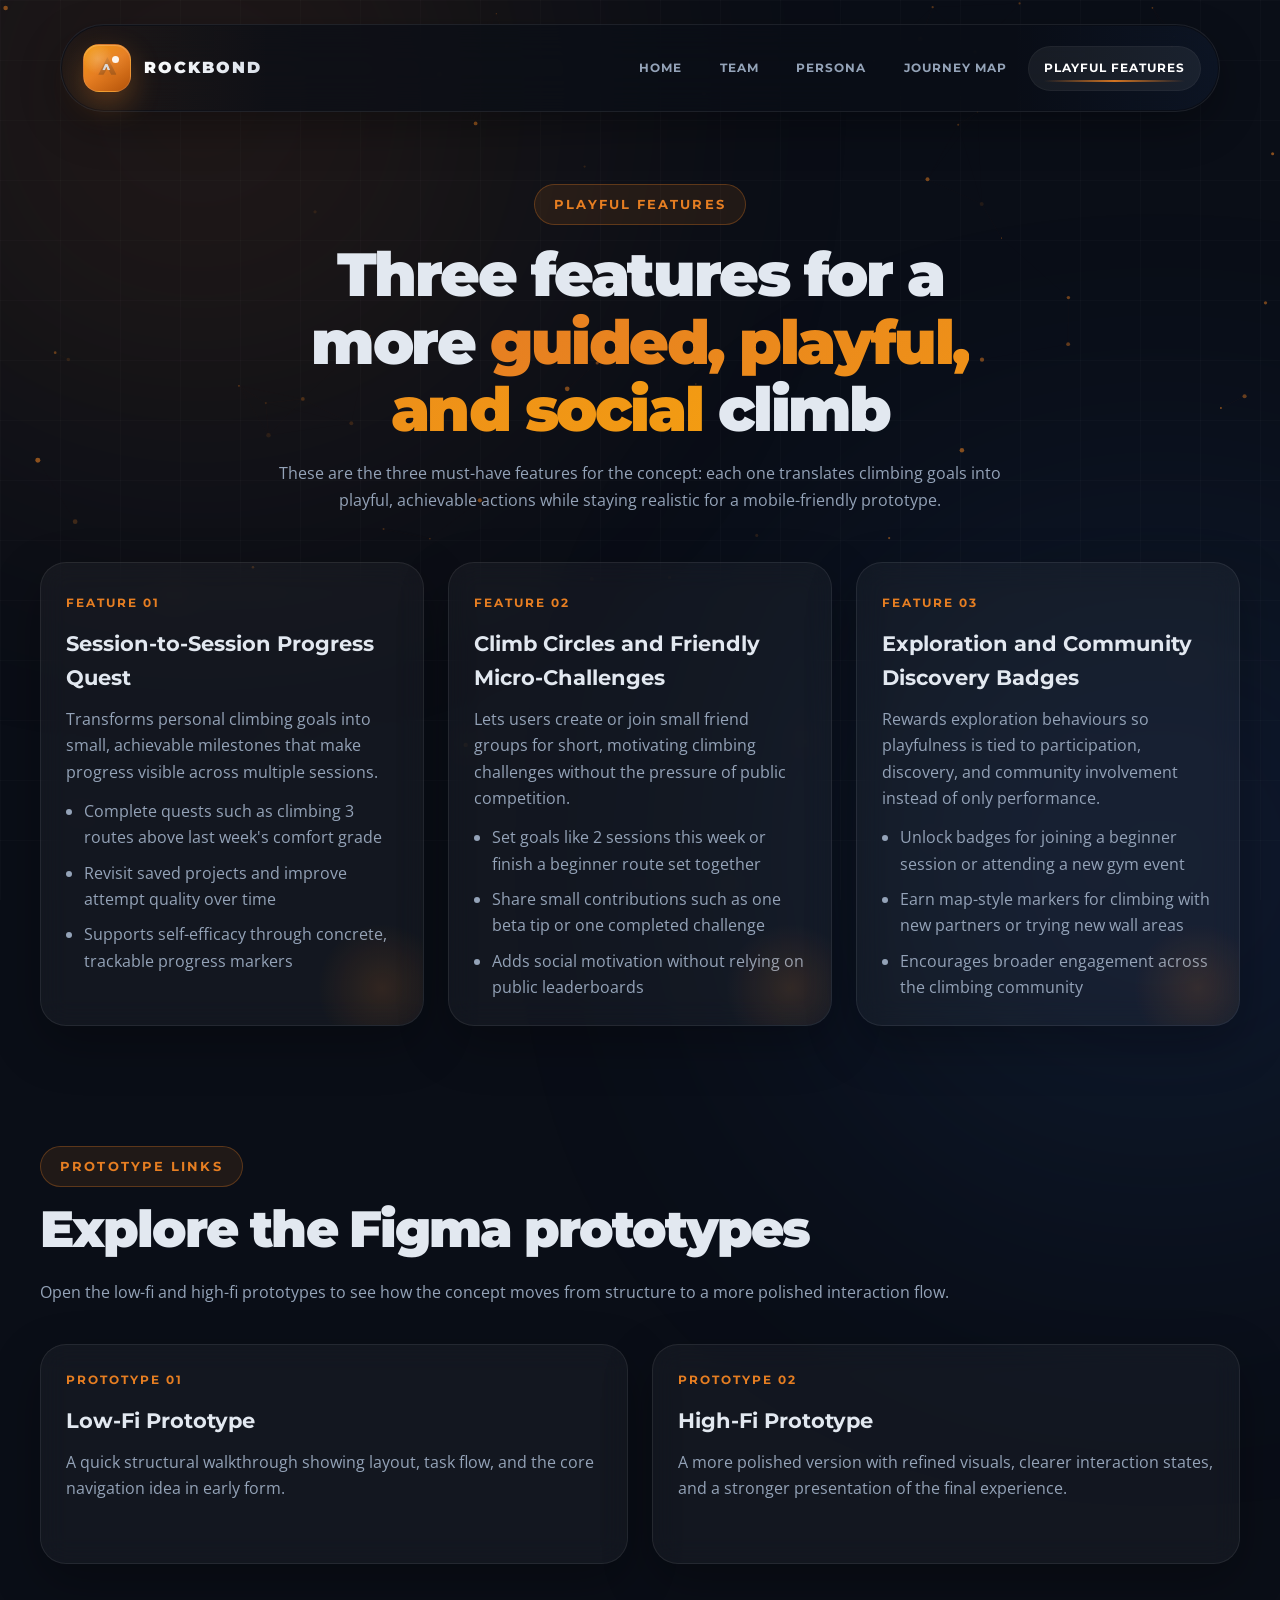
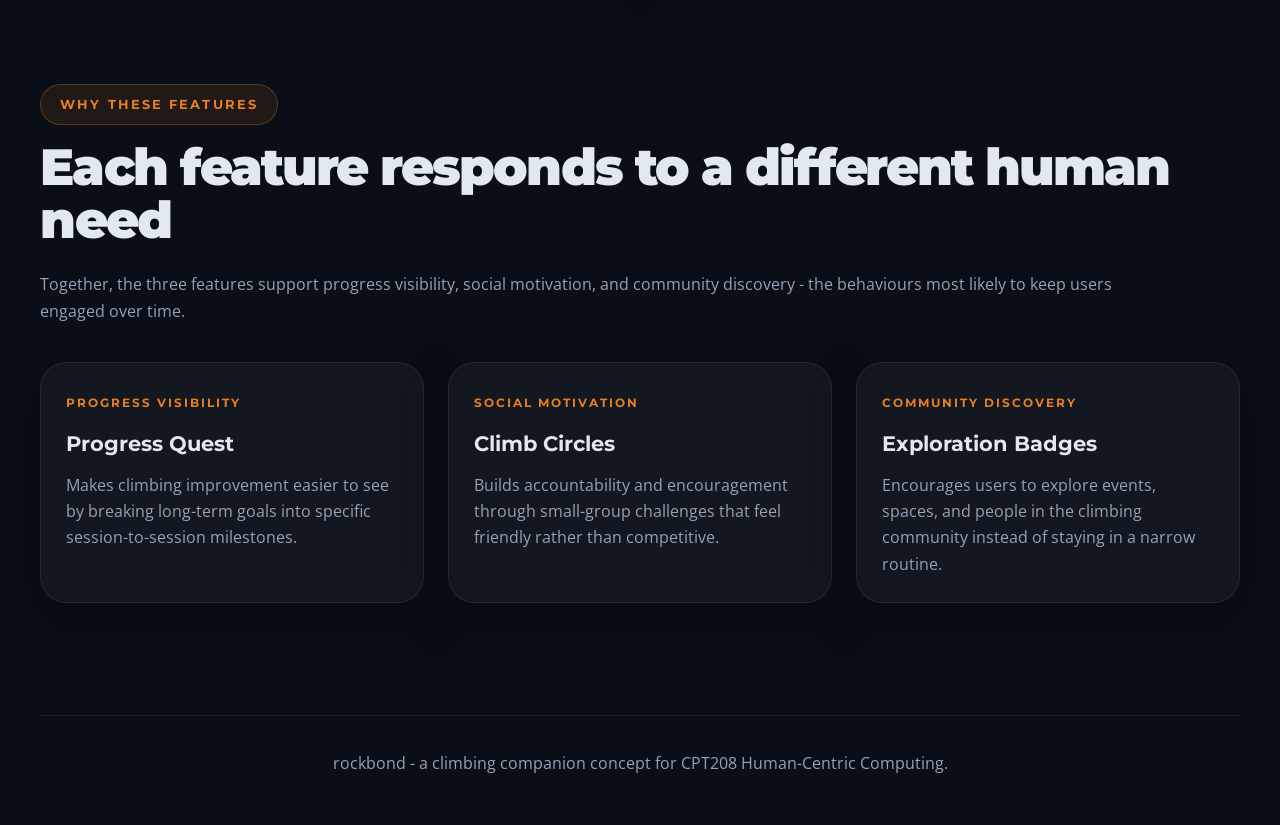
==== commit 389f120d: "Update rockbond branding and prototype content" ====
--- a/features.html
+++ b/features.html
@@ -3,7 +3,7 @@
 <head>
   <meta charset="UTF-8">
   <meta name="viewport" content="width=device-width, initial-scale=1.0">
-  <title>CRAG | Playful Features</title>
+  <title>rockbond | Playful Features</title>
   <link rel="preconnect" href="https://fonts.googleapis.com">
   <link rel="preconnect" href="https://fonts.gstatic.com" crossorigin>
   <link href="https://fonts.googleapis.com/css2?family=Montserrat:wght@600;700;900&family=Open+Sans:wght@400;600;700&display=swap" rel="stylesheet">
@@ -17,7 +17,7 @@
     <div class="nav-inner">
       <a class="brand" href="./index.html">
         <span class="brand-mark">^</span>
-        <span>CRAG</span>
+        <span>rockbond</span>
       </a>
       <div class="nav-links">
         <a href="./index.html">Home</a>
@@ -33,43 +33,65 @@
     <section class="page-hero page-hero-compact reveal">
       <span class="eyebrow">Playful Features</span>
       <h1>Three features for a more <span class="accent">guided, playful, and social</span> climb</h1>
-      <p>These are the three must-have features for the concept: they are simple enough to prototype in a web app while still clearly expressing the project's playful direction.</p>
+      <p>These are the three must-have features for the concept: each one translates climbing goals into playful, achievable actions while staying realistic for a mobile-friendly prototype.</p>
     </section>
 
     <section class="section">
       <div class="grid-3">
         <article class="card feature-card reveal">
           <span class="kicker">Feature 01</span>
-          <h3>Route Quest</h3>
-          <p>Turns a gym session into a challenge-driven experience instead of a vague workout.</p>
+          <h3>Session-to-Session Progress Quest</h3>
+          <p>Transforms personal climbing goals into small, achievable milestones that make progress visible across multiple sessions.</p>
           <ul>
-            <li>Choose routes by level, style, or goal</li>
-            <li>Log completion and failed attempts</li>
-            <li>Unlock badges, streaks, and progress markers</li>
+            <li>Complete quests such as climbing 3 routes above last week's comfort grade</li>
+            <li>Revisit saved projects and improve attempt quality over time</li>
+            <li>Supports self-efficacy through concrete, trackable progress markers</li>
           </ul>
         </article>
 
         <article class="card feature-card reveal">
           <span class="kicker">Feature 02</span>
-          <h3>Beta Buddy</h3>
-          <p>Offers hint-based route guidance that feels approachable for beginners.</p>
+          <h3>Climb Circles and Friendly Micro-Challenges</h3>
+          <p>Lets users create or join small friend groups for short, motivating climbing challenges without the pressure of public competition.</p>
           <ul>
-            <li>Step-by-step hints instead of walls of text</li>
-            <li>Visual prompts for start holds and body position</li>
-            <li>Community tips that do not feel overly expert-heavy</li>
+            <li>Set goals like 2 sessions this week or finish a beginner route set together</li>
+            <li>Share small contributions such as one beta tip or one completed challenge</li>
+            <li>Adds social motivation without relying on public leaderboards</li>
           </ul>
         </article>
 
         <article class="card feature-card reveal">
           <span class="kicker">Feature 03</span>
-          <h3>Climb Circle</h3>
-          <p>Adds lightweight social coordination so users can find partners and shared momentum.</p>
+          <h3>Exploration and Community Discovery Badges</h3>
+          <p>Rewards exploration behaviours so playfulness is tied to participation, discovery, and community involvement instead of only performance.</p>
           <ul>
-            <li>Post sessions by time, gym, and level</li>
-            <li>Join a climb or mark interest</li>
-            <li>Build accountability and a sense of belonging</li>
+            <li>Unlock badges for joining a beginner session or attending a new gym event</li>
+            <li>Earn map-style markers for climbing with new partners or trying new wall areas</li>
+            <li>Encourages broader engagement across the climbing community</li>
           </ul>
         </article>
+      </div>
+    </section>
+
+    <section class="section">
+      <div class="section-head reveal">
+        <div>
+          <span class="eyebrow">Prototype Links</span>
+          <h2>Explore the Figma prototypes</h2>
+        </div>
+        <p>Open the low-fi and high-fi prototypes to see how the concept moves from structure to a more polished interaction flow.</p>
+      </div>
+      <div class="grid-2 quick-grid">
+        <a class="card reveal reveal-delay-1" href="https://www.figma.com/proto/Wd4hF7HM4avDVkOgxS7fzF/Lowfi?node-id=18-8779&p=f&viewport=734%2C330%2C0.4&t=eVDMdgQ9bNLPty2g-1&scaling=scale-down&content-scaling=fixed&starting-point-node-id=18%3A8779&page-id=18%3A8267" target="_blank" rel="noreferrer">
+          <span class="kicker">Prototype 01</span>
+          <h3>Low-Fi Prototype</h3>
+          <p>A quick structural walkthrough showing layout, task flow, and the core navigation idea in early form.</p>
+        </a>
+        <a class="card reveal reveal-delay-2" href="https://www.figma.com/proto/3rzo6xkJ3HK2IvhV846v5b/high-fi?node-id=7-719&p=f&viewport=-671%2C361%2C0.35&t=7hxHXMP8SO4U2PVl-1&scaling=scale-down&content-scaling=fixed&starting-point-node-id=7%3A719&page-id=7%3A718" target="_blank" rel="noreferrer">
+          <span class="kicker">Prototype 02</span>
+          <h3>High-Fi Prototype</h3>
+          <p>A more polished version with refined visuals, clearer interaction states, and a stronger presentation of the final experience.</p>
+        </a>
       </div>
     </section>
 
@@ -79,44 +101,19 @@
           <span class="eyebrow">Why these features</span>
           <h2>Each feature responds to a different human need</h2>
         </div>
-        <p>Together, the three features cover confidence, progress, and connection - the areas most likely to affect whether users enjoy climbing and keep coming back.</p>
+        <p>Together, the three features support progress visibility, social motivation, and community discovery - the behaviours most likely to keep users engaged over time.</p>
       </div>
       <div class="grid-3">
-        <div class="card reveal"><span class="kicker">Confidence</span><h3>Beta Buddy</h3><p>Reduces intimidation by helping users understand what to do without forcing them into expert language or public asking.</p></div>
-        <div class="card reveal"><span class="kicker">Motivation</span><h3>Route Quest</h3><p>Makes progress feel visible through goals, levels, and playful feedback that users can see after each session.</p></div>
-        <div class="card reveal"><span class="kicker">Belonging</span><h3>Climb Circle</h3><p>Helps users feel less alone, which is especially important for beginners trying to turn climbing into a habit.</p></div>
+        <div class="card reveal"><span class="kicker">Progress Visibility</span><h3>Progress Quest</h3><p>Makes climbing improvement easier to see by breaking long-term goals into specific session-to-session milestones.</p></div>
+        <div class="card reveal"><span class="kicker">Social Motivation</span><h3>Climb Circles</h3><p>Builds accountability and encouragement through small-group challenges that feel friendly rather than competitive.</p></div>
+        <div class="card reveal"><span class="kicker">Community Discovery</span><h3>Exploration Badges</h3><p>Encourages users to explore events, spaces, and people in the climbing community instead of staying in a narrow routine.</p></div>
       </div>
     </section>
 
-    <section class="section">
-      <div class="highlight-box">
-        <div class="highlight-panel reveal">
-          <span class="kicker">Prototype Direction</span>
-          <h2 style="font-size: 2rem; margin-bottom: 12px;">What you can build next</h2>
-          <p style="color: var(--text-muted); margin-bottom: 14px;">A realistic next step is to convert these pages into an interactive mobile-style prototype with clickable cards, session boards, route filters, and simple state changes.</p>
-          <ul>
-            <li>Clickable challenge cards for Route Quest</li>
-            <li>Hint reveal buttons for Beta Buddy</li>
-            <li>Join / Leave actions for Climb Circle</li>
-          </ul>
-        </div>
-        <div class="mock-shell reveal">
-          <div class="mock-top">
-            <strong>Example App Flow</strong>
-            <span class="mock-chip">3 core screens</span>
-          </div>
-          <div class="mock-list">
-            <div class="mock-item"><h4>Home</h4><p>Shows today's challenge and suggested routes.</p></div>
-            <div class="mock-item"><h4>Route Detail</h4><p>Includes difficulty, quick hints, and attempt logging.</p></div>
-            <div class="mock-item"><h4>Session Board</h4><p>Lets users join a climbing plan and connect with others.</p></div>
-          </div>
-        </div>
-      </div>
-    </section>
   </main>
 
   <footer class="footer container">
-    <p>CRAG - a climbing companion concept for CPT208 Human-Centric Computing.</p>
+    <p>rockbond - a climbing companion concept for CPT208 Human-Centric Computing.</p>
   </footer>
   <script src="./script.js"></script>
 </body>
--- a/styles.css
+++ b/styles.css
@@ -136,6 +136,15 @@
   animation: navFloatIn 0.7s ease-out both;
 }
 
+.nav::before {
+  content: '';
+  position: absolute;
+  inset: 1px;
+  border-radius: inherit;
+  background: linear-gradient(90deg, rgba(230, 126, 34, 0.08), transparent 18%, transparent 82%, rgba(59, 130, 246, 0.06));
+  pointer-events: none;
+}
+
 .nav-inner {
   display: flex;
   align-items: center;
@@ -149,23 +158,78 @@
   display: inline-flex;
   align-items: center;
   gap: 0.8rem;
+  padding: 0.3rem 0.45rem 0.3rem 0.3rem;
+  border-radius: 999px;
   font-weight: 900;
   font-size: 1rem;
   letter-spacing: 0.08em;
   text-transform: uppercase;
+  transition: transform 0.3s ease, background-color 0.3s ease;
+}
+
+.brand:hover {
+  transform: translateY(-1px);
+  background: rgba(255, 255, 255, 0.04);
 }
 
 .brand-mark {
+  position: relative;
   display: grid;
   place-items: center;
-  width: 40px;
-  height: 40px;
-  border-radius: 14px;
-  background: linear-gradient(135deg, var(--orange), #d35400);
+  width: 48px;
+  height: 48px;
+  border-radius: 16px;
+  border: 1px solid rgba(255, 255, 255, 0.1);
+  background:
+    radial-gradient(circle at 30% 30%, rgba(255, 255, 255, 0.22), transparent 34%),
+    linear-gradient(145deg, #f39c12 0%, #e67e22 48%, #b45309 100%);
   color: #fff;
-  box-shadow: 0 10px 24px rgba(230, 126, 34, 0.35);
-  font-size: 1rem;
+  box-shadow:
+    0 12px 30px rgba(230, 126, 34, 0.32),
+    inset 0 1px 0 rgba(255, 255, 255, 0.2);
+  font-size: 1.05rem;
   font-weight: 900;
+  overflow: hidden;
+}
+
+.brand-mark::before {
+  content: '';
+  position: absolute;
+  inset: 10px 11px 12px;
+  border-radius: 12px 12px 16px 16px;
+  background: linear-gradient(180deg, rgba(10, 14, 23, 0.08), rgba(10, 14, 23, 0.24));
+  clip-path: polygon(50% 8%, 88% 82%, 66% 82%, 50% 54%, 34% 82%, 12% 82%);
+}
+
+.brand-mark::after {
+  content: '';
+  position: absolute;
+  width: 7px;
+  height: 7px;
+  top: 11px;
+  right: 11px;
+  border-radius: 999px;
+  background: rgba(255, 255, 255, 0.92);
+  box-shadow: 0 0 18px rgba(255, 255, 255, 0.38);
+}
+
+.brand-mark span,
+.brand > span:last-child {
+  position: relative;
+  z-index: 1;
+}
+
+.brand-mark {
+  font-size: 0.9rem;
+  text-shadow: 0 2px 10px rgba(0, 0, 0, 0.22);
+}
+
+.brand > span:last-child {
+  background: linear-gradient(135deg, #ffffff 0%, #d7dee8 100%);
+  -webkit-background-clip: text;
+  background-clip: text;
+  color: transparent;
+  letter-spacing: 0.12em;
 }
 
 .nav-links {
@@ -177,6 +241,7 @@
 }
 
 .nav-links a {
+  position: relative;
   padding: 0.75rem 1rem;
   border-radius: 999px;
   color: var(--text-muted);
@@ -187,13 +252,34 @@
   transition:
     color 0.3s ease,
     background-color 0.3s ease,
-    transform 0.3s ease;
+    transform 0.3s ease,
+    box-shadow 0.3s ease;
 }
 
 .nav-links a:hover,
 .nav-links a.active {
   background: rgba(255, 255, 255, 0.06);
   color: #fff;
+  box-shadow: inset 0 0 0 1px rgba(255, 255, 255, 0.04);
+}
+
+.nav-links a::after {
+  content: '';
+  position: absolute;
+  right: 16px;
+  bottom: 9px;
+  left: 16px;
+  height: 2px;
+  border-radius: 999px;
+  background: linear-gradient(90deg, rgba(230, 126, 34, 0), rgba(230, 126, 34, 0.9), rgba(230, 126, 34, 0));
+  transform: scaleX(0);
+  transform-origin: center;
+  transition: transform 0.28s ease;
+}
+
+.nav-links a:hover::after,
+.nav-links a.active::after {
+  transform: scaleX(1);
 }
 
 .hero {
@@ -422,6 +508,47 @@
   max-width: 760px;
 }
 
+.journey-hero {
+  display: grid;
+  grid-template-columns: minmax(0, 1fr) 340px;
+  gap: 1.5rem;
+  align-items: stretch;
+  max-width: 1160px;
+  padding-bottom: 0;
+  text-align: left;
+}
+
+.journey-hero .eyebrow {
+  margin: 0 0 1rem;
+}
+
+.journey-hero-copy {
+  padding: 1rem 0;
+}
+
+.journey-hero-copy p {
+  margin: 0;
+}
+
+.journey-brief {
+  padding: 1.5rem;
+  border-radius: var(--radius-lg);
+  background: rgba(255, 255, 255, 0.05);
+  border: 1px solid rgba(255, 255, 255, 0.1);
+  box-shadow: var(--shadow-soft);
+  backdrop-filter: blur(14px);
+  -webkit-backdrop-filter: blur(14px);
+}
+
+.journey-brief h2 {
+  margin-bottom: 0.4rem;
+  font-size: 1.7rem;
+}
+
+.journey-brief p {
+  color: var(--text-light);
+}
+
 .section {
   padding: 2rem 0 5.5rem;
 }
@@ -442,7 +569,7 @@
 }
 
 .section-head p {
-  max-width: 640px;
+  max-width: 1080px;
 }
 
 .grid-2,
@@ -725,9 +852,35 @@
 }
 
 .member-photo {
+  position: relative;
+  width: min(190px, calc(100% - 44px));
   aspect-ratio: 1 / 1;
+  margin: 24px auto 0;
+  padding: 8px;
+  border-radius: 50%;
   overflow: hidden;
-  background: var(--dark2);
+  background: linear-gradient(145deg, rgba(59, 130, 246, 0.92), rgba(230, 126, 34, 0.92));
+  box-shadow:
+    0 0 0 6px rgba(255, 255, 255, 0.92),
+    0 18px 34px rgba(0, 0, 0, 0.28);
+  transition:
+    transform 0.35s ease,
+    box-shadow 0.35s ease,
+    filter 0.35s ease;
+}
+
+.member-photo::before {
+  content: '';
+  position: absolute;
+  inset: -10px;
+  border: 2px solid rgba(255, 255, 255, 0.16);
+  border-radius: 50%;
+  opacity: 0;
+  transform: scale(0.94);
+  transition:
+    opacity 0.35s ease,
+    transform 0.35s ease,
+    border-color 0.35s ease;
 }
 
 .member-photo img,
@@ -746,9 +899,28 @@
   transition: transform 0.6s ease;
 }
 
+.member-photo img {
+  border-radius: 50%;
+}
+
 .member-card:hover .member-photo img,
 .persona-wrap:hover .persona-side img {
   transform: scale(1.05);
+}
+
+.member-card:hover .member-photo {
+  transform: translateY(-4px);
+  box-shadow:
+    0 0 0 6px rgba(255, 255, 255, 0.96),
+    0 0 0 14px rgba(59, 130, 246, 0.14),
+    0 22px 42px rgba(0, 0, 0, 0.34);
+  filter: saturate(1.05);
+}
+
+.member-card:hover .member-photo::before {
+  opacity: 1;
+  transform: scale(1);
+  border-color: rgba(230, 126, 34, 0.34);
 }
 
 .member-body {
@@ -780,11 +952,121 @@
   font-size: 0.84rem;
 }
 
+.persona-card {
+  margin-bottom: 22px;
+  border: 1px solid rgba(255, 255, 255, 0.08);
+  border-radius: var(--radius-lg);
+  background: rgba(17, 24, 39, 0.82);
+  box-shadow: var(--shadow-soft);
+  backdrop-filter: blur(14px);
+  -webkit-backdrop-filter: blur(14px);
+  overflow: hidden;
+}
+
+.persona-card[open] {
+  box-shadow:
+    var(--shadow-strong),
+    0 0 0 1px rgba(230, 126, 34, 0.08);
+}
+
+.persona-card[open] .persona-summary {
+  border-bottom: 1px solid rgba(255, 255, 255, 0.08);
+}
+
+.persona-summary {
+  display: grid;
+  grid-template-columns: minmax(0, 1fr) auto;
+  gap: 1.2rem;
+  align-items: center;
+  padding: 1.6rem 1.8rem;
+  cursor: pointer;
+  list-style: none;
+}
+
+.persona-summary::-webkit-details-marker {
+  display: none;
+}
+
+.persona-summary-copy h2 {
+  margin-bottom: 0.35rem;
+  font-size: clamp(1.9rem, 4vw, 2.6rem);
+}
+
+.persona-summary-quote {
+  margin-top: 1rem;
+  max-width: 58ch;
+}
+
+.persona-summary-quote h3 {
+  margin-bottom: 0.45rem;
+  color: var(--orange);
+  font-size: 0.92rem;
+  letter-spacing: 0.04em;
+  text-transform: none;
+}
+
+.persona-summary-quote blockquote {
+  color: var(--text-light);
+  font-size: 1.05rem;
+  font-weight: 600;
+  line-height: 1.65;
+}
+
+.persona-toggle {
+  display: inline-flex;
+  align-items: center;
+  justify-content: center;
+  min-width: 154px;
+  padding: 0.9rem 1.15rem;
+  border-radius: 999px;
+  border: 1px solid rgba(230, 126, 34, 0.24);
+  background: rgba(230, 126, 34, 0.1);
+  color: var(--orange);
+  font-family: 'Montserrat', Arial, sans-serif;
+  font-size: 0.8rem;
+  font-weight: 800;
+  letter-spacing: 0.08em;
+  text-transform: uppercase;
+  transition:
+    transform 0.3s ease,
+    background-color 0.3s ease,
+    border-color 0.3s ease;
+}
+
+.persona-card[open] .persona-toggle {
+  background: rgba(59, 130, 246, 0.12);
+  border-color: rgba(59, 130, 246, 0.22);
+  color: #93c5fd;
+}
+
+.persona-summary:hover .persona-toggle,
+.persona-summary:focus-visible .persona-toggle {
+  transform: translateY(-2px);
+  border-color: rgba(230, 126, 34, 0.34);
+  background: rgba(230, 126, 34, 0.14);
+}
+
 .persona-wrap {
-  grid-template-columns: 400px minmax(0, 1fr);
+  display: grid;
+  grid-template-columns: 380px minmax(0, 1fr);
   gap: 18px;
-  margin-bottom: 28px;
+  align-items: start;
   border-radius: var(--radius-md);
+}
+
+.persona-aside {
+  display: grid;
+  gap: 16px;
+  align-self: start;
+}
+
+.persona-side-stack {
+  display: grid;
+  gap: 16px;
+}
+
+.persona-details {
+  padding: 0 1.8rem 1.8rem;
 }
 
 .persona-side,
@@ -794,12 +1076,16 @@
 
 .persona-side {
   position: relative;
+  width: 100%;
+  align-self: start;
   overflow: hidden;
   background: var(--dark2);
+  aspect-ratio: 4 / 5;
+  min-height: 475px;
 }
 
 .persona-side img {
-  min-height: 420px;
+  min-height: 0;
 }
 
 .persona-side::after {
@@ -814,6 +1100,9 @@
 }
 
 .persona-main {
+  display: flex;
+  flex-direction: column;
+  justify-content: center;
   padding: 26px;
 }
 
@@ -837,6 +1126,43 @@
   padding: 18px;
 }
 
+.persona-card .persona-wrap,
+.persona-card .persona-box {
+  transition:
+    border-color 0.28s ease,
+    box-shadow 0.28s ease,
+    background-color 0.28s ease,
+    transform 0.28s ease;
+}
+
+.persona-card .persona-wrap:hover {
+  transform: none;
+  border-color: var(--card-border);
+  box-shadow: none;
+}
+
+.persona-card .persona-wrap:hover::before {
+  opacity: 0;
+}
+
+.persona-card .persona-box:hover {
+  transform: translateY(-2px);
+  border-color: rgba(230, 126, 34, 0.2);
+  background: rgba(255, 255, 255, 0.045);
+  box-shadow: 0 14px 28px rgba(0, 0, 0, 0.14);
+}
+
+.persona-card .persona-aside .persona-box:hover {
+  transform: none;
+  border-color: rgba(255, 255, 255, 0.08);
+  background: rgba(255, 255, 255, 0.03);
+  box-shadow: none;
+}
+
+.persona-box p {
+  color: var(--text-muted);
+}
+
 .persona-box h3 {
   margin-bottom: 10px;
   color: var(--orange);
@@ -845,6 +1171,18 @@
 
 .persona-box.full {
   grid-column: 1 / -1;
+}
+
+.persona-quote {
+  padding: 22px 24px;
+  background: linear-gradient(135deg, rgba(230, 126, 34, 0.14), rgba(59, 130, 246, 0.08));
+}
+
+.persona-quote blockquote {
+  color: var(--text-light);
+  font-size: 1.15rem;
+  font-weight: 600;
+  line-height: 1.7;
 }
 
 .journey-table {
@@ -896,6 +1234,555 @@
   display: block;
   margin-top: 12px;
   font-style: normal;
+}
+
+.journey-map-section {
+  display: grid;
+  gap: 1.8rem;
+  padding-top: 2.8rem;
+}
+
+.journey-map-header,
+.journey-reading-panel {
+  padding: 1.7rem 1.8rem;
+  border-radius: var(--radius-lg);
+  background: rgba(255, 255, 255, 0.04);
+  border: 1px solid rgba(255, 255, 255, 0.08);
+  box-shadow: var(--shadow-soft);
+  backdrop-filter: blur(14px);
+  -webkit-backdrop-filter: blur(14px);
+}
+
+.journey-map-header {
+  display: grid;
+  grid-template-columns: 1fr;
+  gap: 1rem;
+  align-items: start;
+  padding: 1.35rem;
+}
+
+.journey-map-header h2,
+.journey-reading-panel p,
+.journey-chart-head h3 {
+  color: var(--text-light);
+}
+
+.journey-map-preview {
+  position: relative;
+  margin: 0;
+  padding: 1rem;
+  border-radius: 36px;
+  background:
+    linear-gradient(180deg, rgba(255, 255, 255, 0.08), rgba(255, 255, 255, 0.03)),
+    linear-gradient(135deg, rgba(230, 126, 34, 0.12), rgba(255, 255, 255, 0.03));
+  border: 1px solid rgba(255, 255, 255, 0.12);
+  box-shadow:
+    0 20px 48px rgba(0, 0, 0, 0.24),
+    inset 0 1px 0 rgba(255, 255, 255, 0.08);
+  overflow: hidden;
+}
+
+.journey-map-preview img {
+  display: block;
+  width: 100%;
+  height: auto;
+  border-radius: 28px;
+  clip-path: inset(0 round 28px);
+  border: 1px solid rgba(255, 255, 255, 0.1);
+  background: rgba(10, 14, 23, 0.8);
+  box-shadow: 0 16px 34px rgba(10, 14, 23, 0.18);
+}
+
+.journey-map-header-summary {
+  font-size: 1rem;
+  max-width: 64ch;
+  line-height: 1.7;
+  margin: 0;
+  padding: 0 0.35rem 0.15rem;
+  justify-self: start;
+  align-self: start;
+}
+
+.motivation-panel {
+  max-width: none;
+}
+
+.motivation-panel p {
+  color: var(--text-light);
+}
+
+.motivation-panel p + p {
+  margin-top: 1rem;
+}
+
+.journey-stage-nav {
+  display: grid;
+  grid-template-columns: repeat(6, minmax(0, 1fr));
+  gap: 0.8rem;
+}
+
+.journey-stage-pill {
+  display: inline-flex;
+  align-items: center;
+  justify-content: flex-start;
+  gap: 0.75rem;
+  min-width: 0;
+  min-height: 84px;
+  padding: 0.8rem 1rem;
+  border: 1px solid rgba(255, 255, 255, 0.08);
+  border-radius: 24px;
+  background: rgba(255, 255, 255, 0.04);
+  color: var(--text-light);
+  font-family: 'Montserrat', Arial, sans-serif;
+  font-size: 0.8rem;
+  font-weight: 700;
+  letter-spacing: 0.04em;
+  text-transform: uppercase;
+  line-height: 1.2;
+  transition:
+    transform 0.3s ease,
+    border-color 0.3s ease,
+    background-color 0.3s ease,
+    box-shadow 0.3s ease;
+}
+
+.journey-stage-pill span {
+  display: inline-grid;
+  place-items: center;
+  width: 30px;
+  height: 30px;
+  border-radius: 999px;
+  background: rgba(255, 255, 255, 0.08);
+  color: var(--orange);
+  font-size: 0.88rem;
+  font-weight: 800;
+}
+
+.journey-stage-pill:hover,
+.journey-stage-pill:focus-visible {
+  transform: translateY(-2px);
+  border-color: rgba(230, 126, 34, 0.3);
+  background: rgba(255, 255, 255, 0.06);
+  box-shadow: 0 12px 28px rgba(0, 0, 0, 0.22);
+}
+
+.journey-stage-pill.is-breakdown {
+  border-color: rgba(143, 104, 228, 0.4);
+  background: linear-gradient(135deg, rgba(143, 104, 228, 0.18), rgba(255, 255, 255, 0.05));
+}
+
+.journey-stage-pill.is-breakdown span {
+  color: #fff;
+  background: rgba(143, 104, 228, 0.72);
+}
+
+.journey-stage-grid {
+  display: grid;
+  grid-template-columns: repeat(3, minmax(0, 1fr));
+  gap: 1.35rem;
+  align-items: start;
+}
+
+.journey-stage-card {
+  position: relative;
+  min-height: 100%;
+  border-radius: var(--radius-lg);
+  background: rgba(255, 255, 255, 0.04);
+  border: 1px solid rgba(255, 255, 255, 0.08);
+  box-shadow: var(--shadow-soft);
+  backdrop-filter: blur(14px);
+  -webkit-backdrop-filter: blur(14px);
+  overflow: hidden;
+  transition:
+    transform 0.35s ease,
+    border-color 0.35s ease,
+    box-shadow 0.35s ease,
+    background-color 0.35s ease;
+}
+
+.journey-stage-card::before {
+  content: '';
+  position: absolute;
+  inset: 0;
+  background: linear-gradient(180deg, rgba(255, 255, 255, 0.04), transparent 34%);
+  pointer-events: none;
+}
+
+.journey-stage-card:hover,
+.journey-stage-card:focus-within,
+.journey-stage-card:target {
+  transform: translateY(-8px);
+  border-color: rgba(230, 126, 34, 0.26);
+  box-shadow:
+    var(--shadow-strong),
+    0 0 36px rgba(230, 126, 34, 0.08);
+}
+
+.journey-stage-card-head {
+  position: relative;
+  display: grid;
+  grid-template-columns: auto 1fr;
+  gap: 0.9rem;
+  align-items: center;
+  padding: 1.25rem 1.25rem 1rem;
+  border-bottom: 1px solid rgba(255, 255, 255, 0.08);
+}
+
+.journey-stage-card-head::before {
+  content: '';
+  position: absolute;
+  inset: 0;
+  opacity: 0.94;
+}
+
+.journey-stage-card-head > * {
+  position: relative;
+  z-index: 1;
+}
+
+.journey-stage-card .journey-stage-number {
+  display: inline-grid;
+  place-items: center;
+  width: 44px;
+  height: 44px;
+  margin-bottom: 0;
+  border-radius: 999px;
+  background: rgba(10, 14, 23, 0.18);
+  border: 1px solid rgba(10, 14, 23, 0.08);
+  color: #fff;
+  font-family: 'Montserrat', Arial, sans-serif;
+  font-size: 1rem;
+  font-weight: 800;
+}
+
+.journey-stage-label {
+  margin-bottom: 0.12rem;
+  color: rgba(17, 24, 39, 0.66);
+  font-family: 'Montserrat', Arial, sans-serif;
+  font-size: 0.72rem;
+  font-weight: 800;
+  letter-spacing: 0.14em;
+  text-transform: uppercase;
+}
+
+.journey-stage-card h3 {
+  color: #111827;
+  font-size: 1.45rem;
+  line-height: 1.1;
+}
+
+.journey-stage-card-body {
+  display: grid;
+  gap: 1rem;
+  padding: 1.2rem 1.25rem 1.25rem;
+}
+
+.journey-stage-group h4,
+.journey-callout h4 {
+  margin-bottom: 0.55rem;
+  color: var(--text-light);
+  font-family: 'Montserrat', Arial, sans-serif;
+  font-size: 0.78rem;
+  font-weight: 800;
+  letter-spacing: 0.12em;
+  text-transform: uppercase;
+}
+
+.journey-stage-group ul,
+.journey-callout ul {
+  padding-left: 1.05rem;
+}
+
+.journey-stage-group li,
+.journey-callout li {
+  color: var(--text-light);
+}
+
+.journey-stage-group li + li,
+.journey-callout li + li {
+  margin-top: 0.4rem;
+}
+
+.journey-tag-list {
+  display: flex;
+  flex-wrap: wrap;
+  gap: 0.55rem;
+  padding-left: 0;
+  list-style: none;
+}
+
+.journey-tag-list li {
+  padding: 0.42rem 0.72rem;
+  border-radius: 999px;
+  background: rgba(255, 255, 255, 0.06);
+  border: 1px solid rgba(255, 255, 255, 0.08);
+  color: var(--text-light);
+  font-size: 0.92rem;
+}
+
+.journey-stage-quote {
+  padding: 0.95rem 1rem;
+  border-left: 3px solid rgba(255, 255, 255, 0.18);
+  border-radius: 0 14px 14px 0;
+  background: rgba(255, 255, 255, 0.04);
+}
+
+.journey-stage-quote p {
+  color: var(--text-light);
+}
+
+.journey-stage-quote p + p {
+  margin-top: 0.45rem;
+}
+
+.journey-emotion-pill {
+  display: inline-flex;
+  align-items: center;
+  padding: 0.52rem 0.84rem;
+  border-radius: 999px;
+  background: rgba(255, 255, 255, 0.08);
+  color: #fff;
+  font-weight: 700;
+}
+
+.journey-stage-callouts {
+  display: grid;
+  grid-template-columns: 1fr;
+  gap: 0.85rem;
+}
+
+.journey-callout {
+  padding: 0.95rem 1rem;
+  border-radius: var(--radius-sm);
+  border: 1px solid rgba(255, 255, 255, 0.08);
+}
+
+.tone-pain {
+  background: linear-gradient(180deg, rgba(255, 126, 126, 0.1), rgba(255, 255, 255, 0.04));
+}
+
+.tone-opportunity {
+  background: linear-gradient(180deg, rgba(113, 214, 177, 0.1), rgba(255, 255, 255, 0.04));
+}
+
+.journey-stage-flag {
+  display: inline-flex;
+  align-items: center;
+  margin-top: 0.35rem;
+  padding: 0.2rem 0;
+  color: rgba(17, 24, 39, 0.68);
+  font-family: 'Montserrat', Arial, sans-serif;
+  font-size: 0.66rem;
+  font-weight: 800;
+  letter-spacing: 0.14em;
+  text-transform: uppercase;
+}
+
+.journey-stage-card.is-breakdown {
+  border-color: rgba(143, 104, 228, 0.34);
+  box-shadow:
+    var(--shadow-soft),
+    0 0 0 1px rgba(143, 104, 228, 0.16),
+    0 18px 38px rgba(143, 104, 228, 0.12);
+}
+
+.journey-stage-card.is-breakdown:hover,
+.journey-stage-card.is-breakdown:focus-within,
+.journey-stage-card.is-breakdown:target {
+  border-color: rgba(143, 104, 228, 0.52);
+  box-shadow:
+    var(--shadow-strong),
+    0 0 0 1px rgba(143, 104, 228, 0.26),
+    0 0 40px rgba(143, 104, 228, 0.18);
+}
+
+.journey-stage-card.is-breakdown .journey-emotion-pill {
+  background: rgba(143, 104, 228, 0.18);
+}
+
+.journey-stage-card.stage-1 .journey-stage-card-head::before {
+  background: linear-gradient(135deg, rgba(149, 220, 187, 0.96), rgba(205, 244, 224, 0.86));
+}
+
+.journey-stage-card.stage-2 .journey-stage-card-head::before {
+  background: linear-gradient(135deg, rgba(255, 210, 122, 0.96), rgba(255, 235, 191, 0.88));
+}
+
+.journey-stage-card.stage-3 .journey-stage-card-head::before {
+  background: linear-gradient(135deg, rgba(255, 163, 163, 0.96), rgba(255, 212, 212, 0.88));
+}
+
+.journey-stage-card.stage-4 .journey-stage-card-head::before {
+  background: linear-gradient(135deg, rgba(151, 179, 233, 0.96), rgba(208, 221, 247, 0.88));
+}
+
+.journey-stage-card.stage-5 .journey-stage-card-head::before {
+  background: linear-gradient(135deg, rgba(182, 153, 234, 0.96), rgba(226, 213, 248, 0.88));
+}
+
+.journey-stage-card.stage-6 .journey-stage-card-head::before {
+  background: linear-gradient(135deg, rgba(127, 213, 223, 0.96), rgba(204, 241, 245, 0.88));
+}
+
+.journey-map-support {
+  display: grid;
+  grid-template-columns: minmax(320px, 0.92fr) minmax(0, 1.08fr);
+  gap: 1.5rem;
+  align-items: start;
+}
+
+.journey-insights,
+.journey-chart-panel {
+  padding: 1.55rem;
+  border-radius: var(--radius-lg);
+  background: rgba(255, 255, 255, 0.04);
+  border: 1px solid rgba(255, 255, 255, 0.08);
+  box-shadow: var(--shadow-soft);
+  backdrop-filter: blur(14px);
+  -webkit-backdrop-filter: blur(14px);
+}
+
+.journey-insights h3 {
+  margin-bottom: 1rem;
+  font-size: 1.55rem;
+  line-height: 1.2;
+}
+
+.journey-insight-list {
+  display: grid;
+  gap: 0.95rem;
+}
+
+.journey-insight-item {
+  padding: 1rem 1.05rem;
+  border-radius: var(--radius-sm);
+  background: rgba(255, 255, 255, 0.04);
+  border: 1px solid rgba(255, 255, 255, 0.08);
+}
+
+.journey-insight-item.highlight {
+  border-color: rgba(143, 104, 228, 0.34);
+  background: linear-gradient(135deg, rgba(143, 104, 228, 0.14), rgba(255, 255, 255, 0.04));
+}
+
+.journey-insight-item h4 {
+  margin-bottom: 0.35rem;
+  color: #fff;
+  font-size: 1rem;
+}
+
+.journey-insight-item p,
+.journey-chart-note,
+.journey-reading-panel p {
+  color: var(--text-muted);
+}
+
+.journey-chart {
+  display: grid;
+  gap: 1rem;
+}
+
+.journey-chart-head h2,
+.journey-chart-head h3,
+.journey-link-panel h2 {
+  margin-top: 0.3rem;
+  font-size: clamp(2rem, 4vw, 3rem);
+  line-height: 1.08;
+}
+
+.journey-chart-head h3 {
+  font-size: 1.55rem;
+}
+
+.journey-chart-svg {
+  width: 100%;
+  height: auto;
+  overflow: visible;
+}
+
+.chart-baseline {
+  stroke: rgba(255, 255, 255, 0.16);
+  stroke-width: 2;
+  stroke-dasharray: 5 6;
+}
+
+.chart-path {
+  fill: none;
+  stroke: url(#journeyGradient);
+  stroke-width: 4;
+  stroke-linecap: round;
+  stroke-linejoin: round;
+}
+
+.chart-dot {
+  stroke: rgba(10, 14, 23, 0.55);
+  stroke-width: 4;
+}
+
+.chart-dot-1 { fill: #42c18d; }
+.chart-dot-2 { fill: #f7aa3b; }
+.chart-dot-3 { fill: #f06a6a; }
+.chart-dot-4 { fill: #4f8ff7; }
+.chart-dot-5 { fill: #8f68e4; }
+.chart-dot-6 { fill: #3ec2d3; }
+
+.chart-dot-breakdown {
+  stroke: rgba(255, 255, 255, 0.6);
+  filter: drop-shadow(0 0 12px rgba(143, 104, 228, 0.42));
+}
+
+.journey-chart-labels {
+  display: grid;
+  grid-template-columns: repeat(6, minmax(0, 1fr));
+  gap: 0.8rem;
+  margin-top: 1rem;
+}
+
+.journey-chart-labels div {
+  text-align: center;
+}
+
+.journey-chart-labels strong,
+.journey-chart-labels span {
+  display: block;
+}
+
+.journey-chart-labels strong {
+  color: #fff;
+  font-size: 1rem;
+}
+
+.journey-chart-labels span {
+  color: var(--text-muted);
+  font-size: 0.88rem;
+}
+
+.journey-chart-labels .is-breakdown strong {
+  color: #fff;
+}
+
+.journey-chart-labels .is-breakdown span {
+  color: #c4b5fd;
+}
+
+.journey-chart-note {
+  margin-top: 1rem;
+  padding-top: 1rem;
+  border-top: 1px solid rgba(255, 255, 255, 0.08);
+}
+
+.journey-reading-panel {
+  width: 100%;
+  max-width: none;
+}
+
+.journey-link-panel {
+  padding: 2rem;
+}
+
+.journey-link-panel p {
+  max-width: 980px;
+  color: var(--text-light);
 }
 
 .footer {
@@ -1029,14 +1916,55 @@
   }
 
   .highlight-box,
-  .persona-wrap,
   .grid-2,
+  .journey-hero {
+    grid-template-columns: 1fr;
+  }
+
+  .persona-wrap {
+    grid-template-columns: 1fr;
+  }
+
+  .persona-aside {
+    max-width: 420px;
+    width: 100%;
+    justify-self: center;
+  }
+
   .persona-grid {
+    grid-template-columns: repeat(2, minmax(0, 1fr));
+  }
+
+  .persona-summary {
     grid-template-columns: 1fr;
+    align-items: start;
+  }
+
+  .journey-map-header,
+  .journey-map-support {
+    grid-template-columns: 1fr;
+  }
+
+  .journey-map-header h2,
+  .journey-map-header-summary {
+    max-width: none;
+  }
+
+  .journey-map-header {
+    gap: 1.2rem;
+    align-items: start;
+  }
+
+  .journey-stage-nav {
+    grid-template-columns: repeat(3, minmax(0, 1fr));
+  }
+
+  .journey-stage-grid {
+    grid-template-columns: repeat(2, minmax(0, 1fr));
   }
 
   .persona-side img {
-    min-height: 320px;
+    min-height: 0;
   }
 }
 
@@ -1108,6 +2036,68 @@
 
   .page-hero-compact h1 {
     font-size: clamp(1.9rem, 8.4vw, 3rem);
+  }
+
+  .persona-main {
+    padding: 22px;
+  }
+
+  .persona-summary,
+  .persona-details {
+    padding-left: 1.2rem;
+    padding-right: 1.2rem;
+  }
+
+  .persona-grid {
+    grid-template-columns: 1fr;
+  }
+
+  .persona-toggle {
+    min-width: 0;
+    width: fit-content;
+  }
+
+  .persona-side {
+    min-height: 360px;
+  }
+
+  .journey-brief {
+    padding: 1.25rem;
+  }
+
+  .journey-map-header,
+  .journey-reading-panel,
+  .journey-insights,
+  .journey-chart-panel {
+    padding: 1.2rem;
+  }
+
+  .journey-stage-pill {
+    min-height: 72px;
+  }
+
+  .journey-stage-grid {
+    grid-template-columns: 1fr;
+  }
+
+  .journey-stage-nav {
+    grid-template-columns: repeat(2, minmax(0, 1fr));
+    gap: 0.6rem;
+  }
+
+  .journey-stage-card,
+  .journey-stage-card:hover,
+  .journey-stage-card:focus-within,
+  .journey-stage-card:target {
+    transform: none;
+  }
+
+  .journey-stage-card-head {
+    padding-right: 1rem;
+  }
+
+  .journey-chart-labels {
+    grid-template-columns: repeat(3, minmax(0, 1fr));
   }
 
   .journey-table,
@@ -1152,4 +2142,32 @@
   .stat-grid {
     grid-template-columns: 1fr;
   }
-}
+
+  .persona-side {
+    min-height: 320px;
+  }
+
+  .persona-summary-copy h2 {
+    font-size: 1.8rem;
+  }
+
+  .persona-summary-quote blockquote {
+    font-size: 1rem;
+  }
+
+  .journey-chart-labels {
+    grid-template-columns: repeat(2, minmax(0, 1fr));
+  }
+
+  .journey-stage-flag {
+    margin-top: 0.4rem;
+  }
+
+  .journey-stage-nav {
+    grid-template-columns: 1fr;
+  }
+
+  .journey-stage-card-head {
+    grid-template-columns: auto 1fr;
+  }
+}
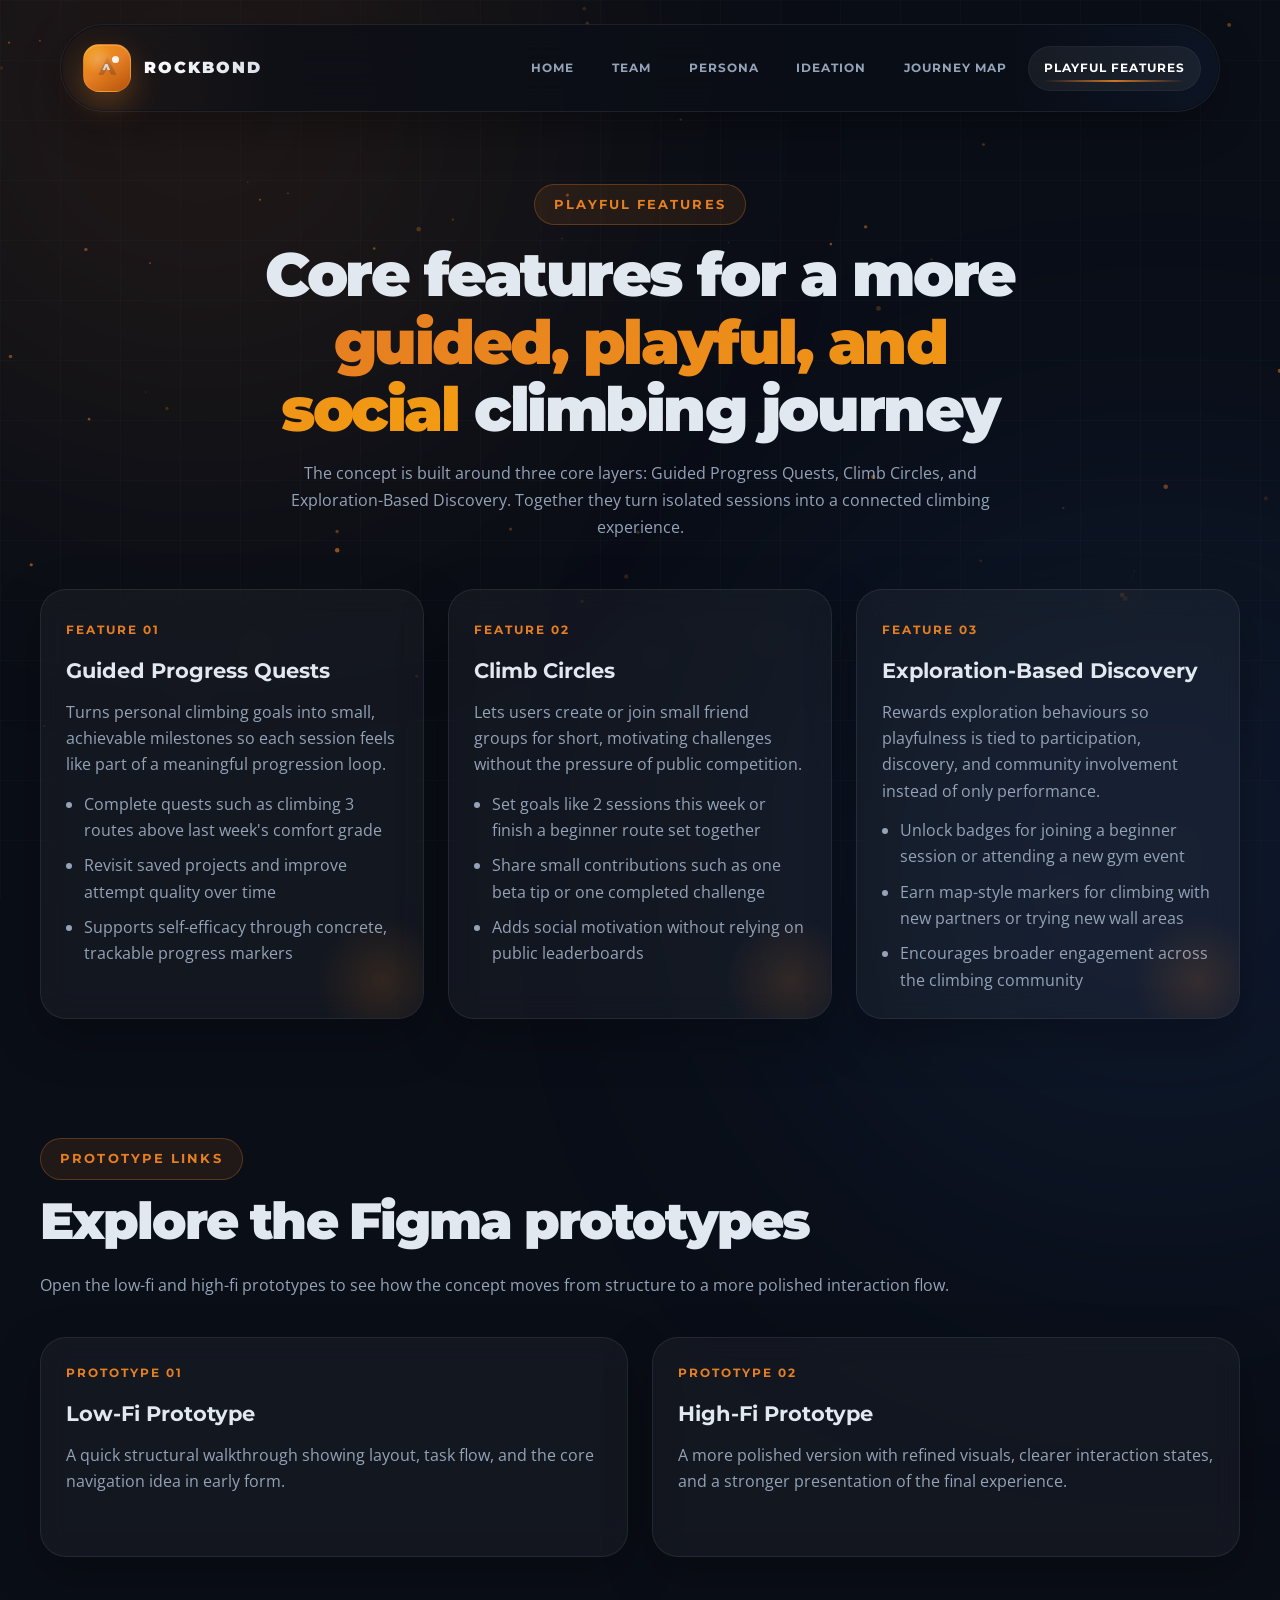
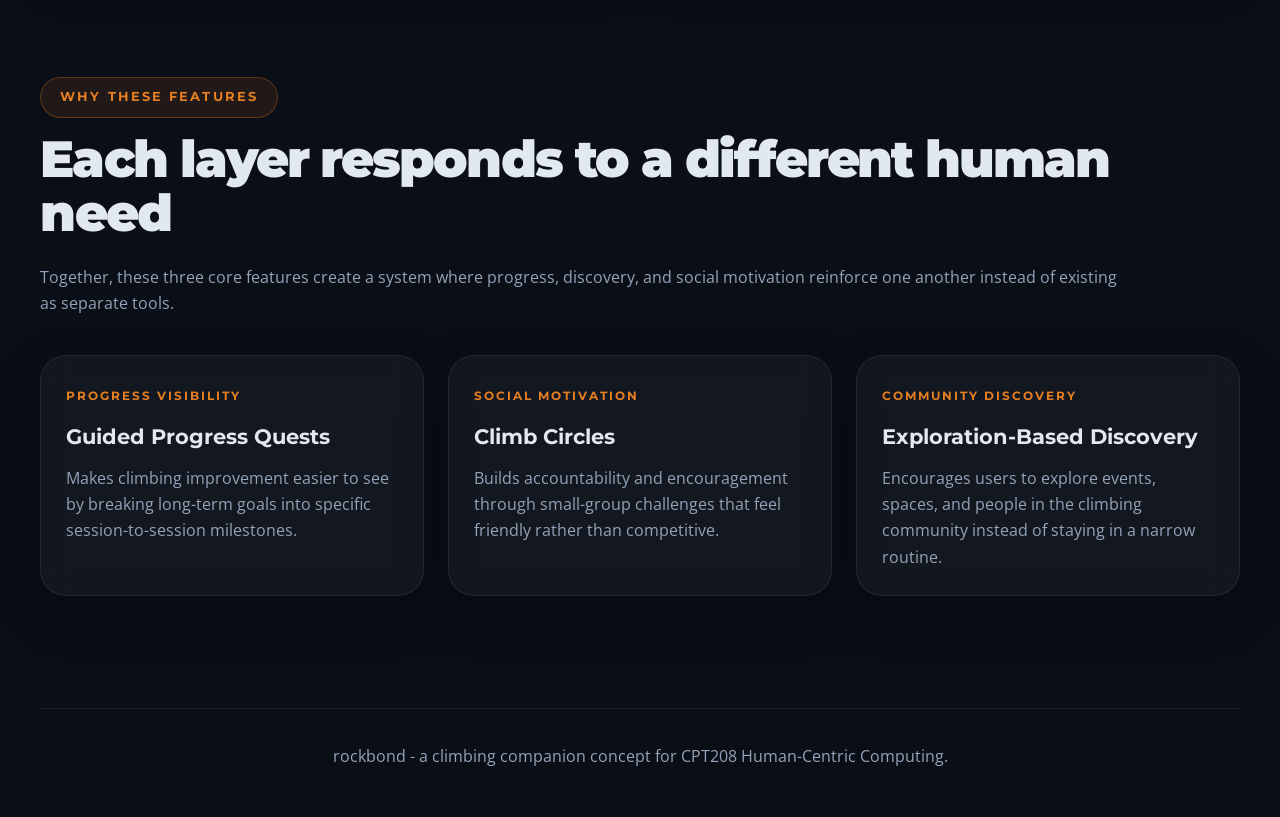
==== commit c9a4c3ed: "Add ideation page and update site flow" ====
--- a/features.html
+++ b/features.html
@@ -23,6 +23,7 @@
         <a href="./index.html">Home</a>
         <a href="./team.html">Team</a>
         <a href="./persona.html">Persona</a>
+        <a href="./ideation.html">Ideation</a>
         <a href="./journey.html">Journey Map</a>
         <a class="active" href="./features.html">Playful Features</a>
       </div>
@@ -32,16 +33,16 @@
   <main class="container">
     <section class="page-hero page-hero-compact reveal">
       <span class="eyebrow">Playful Features</span>
-      <h1>Three features for a more <span class="accent">guided, playful, and social</span> climb</h1>
-      <p>These are the three must-have features for the concept: each one translates climbing goals into playful, achievable actions while staying realistic for a mobile-friendly prototype.</p>
+      <h1>Core features for a more <span class="accent">guided, playful, and social</span> climbing journey</h1>
+      <p>The concept is built around three core layers: Guided Progress Quests, Climb Circles, and Exploration-Based Discovery. Together they turn isolated sessions into a connected climbing experience.</p>
     </section>
 
     <section class="section">
       <div class="grid-3">
         <article class="card feature-card reveal">
           <span class="kicker">Feature 01</span>
-          <h3>Session-to-Session Progress Quest</h3>
-          <p>Transforms personal climbing goals into small, achievable milestones that make progress visible across multiple sessions.</p>
+          <h3>Guided Progress Quests</h3>
+          <p>Turns personal climbing goals into small, achievable milestones so each session feels like part of a meaningful progression loop.</p>
           <ul>
             <li>Complete quests such as climbing 3 routes above last week's comfort grade</li>
             <li>Revisit saved projects and improve attempt quality over time</li>
@@ -51,8 +52,8 @@
 
         <article class="card feature-card reveal">
           <span class="kicker">Feature 02</span>
-          <h3>Climb Circles and Friendly Micro-Challenges</h3>
-          <p>Lets users create or join small friend groups for short, motivating climbing challenges without the pressure of public competition.</p>
+          <h3>Climb Circles</h3>
+          <p>Lets users create or join small friend groups for short, motivating challenges without the pressure of public competition.</p>
           <ul>
             <li>Set goals like 2 sessions this week or finish a beginner route set together</li>
             <li>Share small contributions such as one beta tip or one completed challenge</li>
@@ -62,7 +63,7 @@
 
         <article class="card feature-card reveal">
           <span class="kicker">Feature 03</span>
-          <h3>Exploration and Community Discovery Badges</h3>
+          <h3>Exploration-Based Discovery</h3>
           <p>Rewards exploration behaviours so playfulness is tied to participation, discovery, and community involvement instead of only performance.</p>
           <ul>
             <li>Unlock badges for joining a beginner session or attending a new gym event</li>
@@ -99,14 +100,14 @@
       <div class="section-head reveal">
         <div>
           <span class="eyebrow">Why these features</span>
-          <h2>Each feature responds to a different human need</h2>
+          <h2>Each layer responds to a different human need</h2>
         </div>
-        <p>Together, the three features support progress visibility, social motivation, and community discovery - the behaviours most likely to keep users engaged over time.</p>
+        <p>Together, these three core features create a system where progress, discovery, and social motivation reinforce one another instead of existing as separate tools.</p>
       </div>
       <div class="grid-3">
-        <div class="card reveal"><span class="kicker">Progress Visibility</span><h3>Progress Quest</h3><p>Makes climbing improvement easier to see by breaking long-term goals into specific session-to-session milestones.</p></div>
+        <div class="card reveal"><span class="kicker">Progress Visibility</span><h3>Guided Progress Quests</h3><p>Makes climbing improvement easier to see by breaking long-term goals into specific session-to-session milestones.</p></div>
         <div class="card reveal"><span class="kicker">Social Motivation</span><h3>Climb Circles</h3><p>Builds accountability and encouragement through small-group challenges that feel friendly rather than competitive.</p></div>
-        <div class="card reveal"><span class="kicker">Community Discovery</span><h3>Exploration Badges</h3><p>Encourages users to explore events, spaces, and people in the climbing community instead of staying in a narrow routine.</p></div>
+        <div class="card reveal"><span class="kicker">Community Discovery</span><h3>Exploration-Based Discovery</h3><p>Encourages users to explore events, spaces, and people in the climbing community instead of staying in a narrow routine.</p></div>
       </div>
     </section>
 
--- a/styles.css
+++ b/styles.css
@@ -745,6 +745,50 @@
   justify-content: flex-start;
 }
 
+.ideation-sketch {
+  overflow: hidden;
+}
+
+.ideation-sketch img {
+  width: 100%;
+  aspect-ratio: 16 / 10;
+  object-fit: cover;
+  border-radius: calc(var(--radius-md) - 8px);
+  border: 1px solid rgba(255, 255, 255, 0.08);
+  margin-bottom: 1rem;
+  background: rgba(255, 255, 255, 0.03);
+}
+
+.ideation-sketch figcaption {
+  color: var(--text-muted);
+}
+
+.ideation-theme {
+  display: flex;
+  flex-direction: column;
+  gap: 1rem;
+}
+
+.idea-meta {
+  padding-top: 0.9rem;
+  border-top: 1px solid rgba(255, 255, 255, 0.08);
+}
+
+.idea-meta strong {
+  display: block;
+  margin-bottom: 0.35rem;
+  color: var(--text-light);
+  font-family: 'Montserrat', Arial, sans-serif;
+  font-size: 0.78rem;
+  font-weight: 700;
+  letter-spacing: 0.1em;
+  text-transform: uppercase;
+}
+
+.selection-panel p + p {
+  margin-top: 0.9rem;
+}
+
 .feature-card::after {
   content: '';
   position: absolute;
@@ -1255,10 +1299,10 @@
 
 .journey-map-header {
   display: grid;
-  grid-template-columns: 1fr;
-  gap: 1rem;
-  align-items: start;
-  padding: 1.35rem;
+  grid-template-columns: minmax(0, 1.5fr) minmax(280px, 360px);
+  gap: 2rem;
+  align-items: center;
+  padding: 1.5rem 1.6rem;
 }
 
 .journey-map-header h2,
@@ -1270,8 +1314,8 @@
 .journey-map-preview {
   position: relative;
   margin: 0;
-  padding: 1rem;
-  border-radius: 36px;
+  padding: 0.85rem;
+  border-radius: 32px;
   background:
     linear-gradient(180deg, rgba(255, 255, 255, 0.08), rgba(255, 255, 255, 0.03)),
     linear-gradient(135deg, rgba(230, 126, 34, 0.12), rgba(255, 255, 255, 0.03));
@@ -1286,21 +1330,22 @@
   display: block;
   width: 100%;
   height: auto;
-  border-radius: 28px;
-  clip-path: inset(0 round 28px);
+  border-radius: 24px;
+  clip-path: inset(0 round 24px);
   border: 1px solid rgba(255, 255, 255, 0.1);
   background: rgba(10, 14, 23, 0.8);
   box-shadow: 0 16px 34px rgba(10, 14, 23, 0.18);
 }
 
 .journey-map-header-summary {
-  font-size: 1rem;
-  max-width: 64ch;
-  line-height: 1.7;
+  font-size: clamp(1.35rem, 1.8vw, 1.8rem);
+  max-width: 18ch;
+  line-height: 1.5;
   margin: 0;
-  padding: 0 0.35rem 0.15rem;
-  justify-self: start;
-  align-self: start;
+  padding: 0 0.25rem;
+  justify-self: end;
+  align-self: center;
+  color: var(--text-light);
 }
 
 .motivation-panel {
